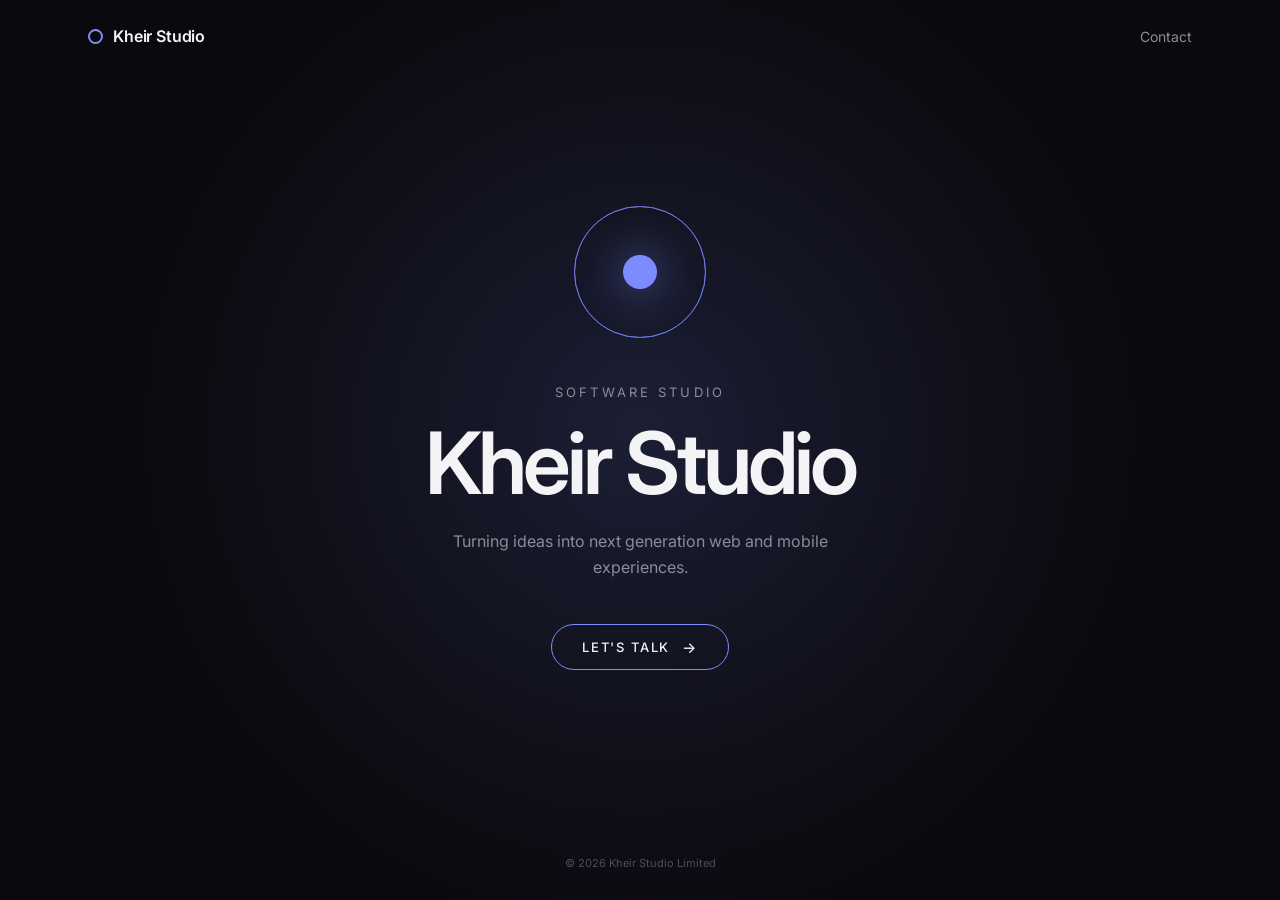
==== index.html @ 33e6a9c1 "Kheir Studio company site Single-page site plus a contact page. Self-contained HTML, no build step, " ====
<!doctype html>
<html lang="en-GB">
<head>
<meta charset="utf-8">
<meta name="viewport" content="width=device-width, initial-scale=1">
<title>Kheir Studio — Software studio</title>
<meta name="description" content="Kheir Studio. Turning ideas into next generation web and mobile experiences.">
<meta name="theme-color" content="#0a0a0e">
<meta property="og:title" content="Kheir Studio">
<meta property="og:description" content="Turning ideas into next generation web and mobile experiences.">
<meta property="og:type" content="website">
<link rel="icon" href="data:image/svg+xml,<svg xmlns='http://www.w3.org/2000/svg' viewBox='0 0 32 32'><circle cx='16' cy='16' r='10' fill='none' stroke='%237c8cff' stroke-width='3'/></svg>">
<link rel="preconnect" href="https://fonts.googleapis.com">
<link rel="preconnect" href="https://fonts.gstatic.com" crossorigin>
<link href="https://fonts.googleapis.com/css2?family=Inter:wght@400;500;600&display=swap" rel="stylesheet">
<style>
:root{
  --bg:#0a0a0e;
  --ink:#f4f4f7;
  --mut:#8b8b99;
  --accent:#7c8cff;
  --ease:cubic-bezier(.22,1,.36,1);
}
*{box-sizing:border-box;margin:0;padding:0}
body{
  background:var(--bg);color:var(--ink);
  font-family:Inter,-apple-system,BlinkMacSystemFont,"Segoe UI",sans-serif;
  min-height:100svh;display:flex;flex-direction:column;
  -webkit-font-smoothing:antialiased;overflow-x:hidden;
}
a{color:inherit;text-decoration:none}

/* soft glow behind the centre */
.aura{
  position:fixed;top:50%;left:50%;width:min(1100px,150vw);height:min(1100px,150vw);
  transform:translate(-50%,-52%);border-radius:50%;pointer-events:none;z-index:0;
  background:radial-gradient(circle,rgba(124,140,255,.16),rgba(124,140,255,.05) 42%,transparent 68%);
  animation:breathe 9s ease-in-out infinite;
}
@keyframes breathe{50%{transform:translate(-50%,-52%) scale(1.09);opacity:.85}}

.wrap{max-width:1160px;margin:0 auto;padding:0 28px;width:100%}
.shell{position:relative;z-index:1;flex:1;display:flex;flex-direction:column}

/* ---------- nav ---------- */
nav{padding:26px 0}
.nav-in{display:flex;align-items:center;justify-content:space-between;gap:22px}
.brand{display:flex;align-items:center;gap:10px;font-size:16px;font-weight:600;letter-spacing:-.01em}
.mark{width:15px;height:15px;border:2px solid var(--accent);border-radius:50%;
  animation:pulse 4s var(--ease) infinite}
@keyframes pulse{50%{transform:scale(.72);opacity:.6}}
.nav-links{display:flex;gap:28px;font-size:14px;color:var(--mut)}
.nav-links a{transition:color .3s}
.nav-links a:hover{color:var(--ink)}
@media(max-width:560px){.nav-links{gap:18px;font-size:13px}}

/* ---------- centre ---------- */
main{flex:1;display:flex;align-items:center;justify-content:center;
  text-align:center;padding:40px 0 70px}
.emblem{
  width:132px;height:132px;margin:0 auto 46px;position:relative;
  opacity:0;animation:fade 1.1s var(--ease) both .1s;
}
.emblem i{
  position:absolute;inset:0;border:1px solid rgba(124,140,255,.5);border-radius:50%;
  animation:ripple 4.5s var(--ease) infinite;
}
.emblem i:nth-child(2){animation-delay:1.5s}
.emblem i:nth-child(3){animation-delay:3s}
@keyframes ripple{
  0%{transform:scale(.55);opacity:0}
  25%{opacity:1}
  100%{transform:scale(1);opacity:0}
}
.emblem b{
  position:absolute;top:50%;left:50%;width:34px;height:34px;margin:-17px 0 0 -17px;
  background:var(--accent);border-radius:50%;
  box-shadow:0 0 44px rgba(124,140,255,.65);
}
.eyebrow{
  font-size:13px;letter-spacing:.24em;text-transform:uppercase;color:var(--mut);
  opacity:0;animation:fade .9s var(--ease) both .3s;
}
h1{
  font-size:clamp(42px,8.5vw,86px);font-weight:600;letter-spacing:-.045em;
  line-height:1.02;margin-top:20px;
  opacity:0;animation:up 1s var(--ease) both .42s;
}
.sub{
  color:var(--mut);font-size:16px;max-width:42ch;margin:22px auto 0;line-height:1.6;
  opacity:0;animation:up 1s var(--ease) both .54s;
}
@keyframes fade{to{opacity:1}}
@keyframes up{from{opacity:0;transform:translateY(14px)}to{opacity:1;transform:none}}

.cta{
  display:inline-flex;align-items:center;gap:12px;margin-top:44px;
  border:1px solid var(--accent);border-radius:999px;padding:14px 30px;
  font-size:13px;font-weight:500;letter-spacing:.14em;text-transform:uppercase;
  color:var(--ink);opacity:0;animation:up 1s var(--ease) both .66s;
  transition:background .35s var(--ease),box-shadow .35s var(--ease),gap .35s var(--ease);
}
.cta:hover{background:rgba(124,140,255,.12);box-shadow:0 0 34px rgba(124,140,255,.28);gap:18px}
.cta span{font-size:15px;line-height:1}

/* ---------- footer ---------- */
footer{padding:22px 0 30px;color:#4d4d59;font-size:11px;text-align:center;
  opacity:0;animation:fade 1s var(--ease) both 1s}

@media(prefers-reduced-motion:reduce){
  *,*::before,*::after{animation:none!important;transition:none!important}
  .emblem,.eyebrow,h1,.sub,.cta,footer{opacity:1;transform:none}
}
</style>
</head>
<body>

<div class="aura" aria-hidden="true"></div>

<div class="shell">

  <nav>
    <div class="wrap nav-in">
      <span class="brand"><i class="mark"></i>Kheir Studio</span>
      <div class="nav-links">
        <a href="contact.html">Contact</a>
      </div>
    </div>
  </nav>

  <main>
    <div class="wrap">
      <div class="emblem" aria-hidden="true"><i></i><i></i><i></i><b></b></div>
      <p class="eyebrow">Software Studio</p>
      <h1>Kheir Studio</h1>
      <p class="sub">
        Turning ideas into next generation web and mobile experiences.
      </p>
      <a class="cta" href="contact.html">Let's talk <span>&rarr;</span></a>
    </div>
  </main>

  <footer>
    <div class="wrap">
      <span>&copy; <span id="year">2026</span> Kheir Studio Limited</span>
    </div>
  </footer>

</div>

<script>document.getElementById('year').textContent = new Date().getFullYear();</script>
</body>
</html>
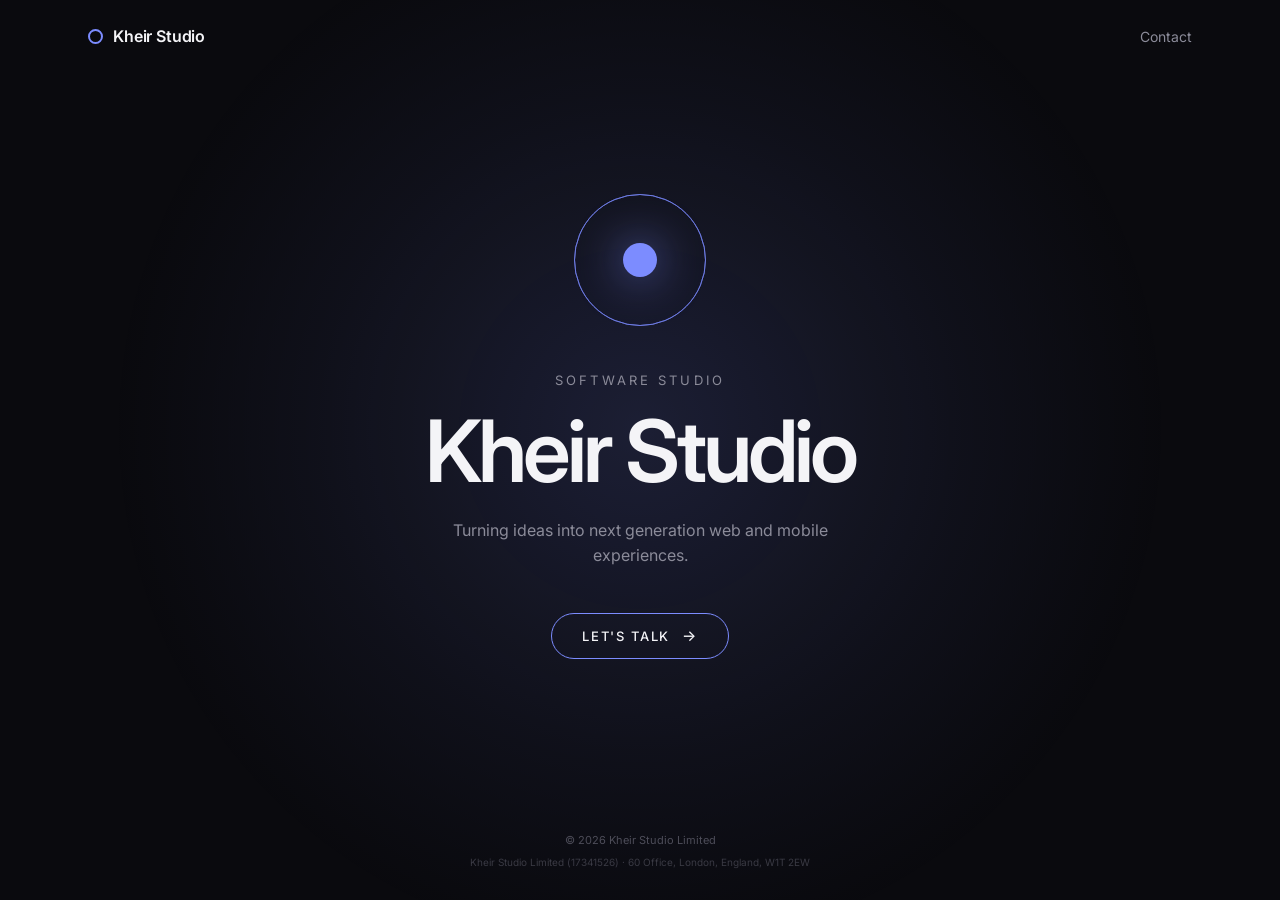
==== commit 2c4b4a67: "Add company registration details and route contact to hello@instantstudio.net Company number and reg" ====
--- a/index.html
+++ b/index.html
@@ -104,6 +104,7 @@
 .cta span{font-size:15px;line-height:1}
 
 /* ---------- footer ---------- */
+.legal{margin-top:7px;font-size:10px;line-height:1.6;color:#3a3a44}
 footer{padding:22px 0 30px;color:#4d4d59;font-size:11px;text-align:center;
   opacity:0;animation:fade 1s var(--ease) both 1s}
 
@@ -143,6 +144,7 @@
   <footer>
     <div class="wrap">
       <span>&copy; <span id="year">2026</span> Kheir Studio Limited</span>
+      <p class="legal">Kheir Studio Limited (17341526) &middot; 60 Office, London, England, W1T 2EW</p>
     </div>
   </footer>
 
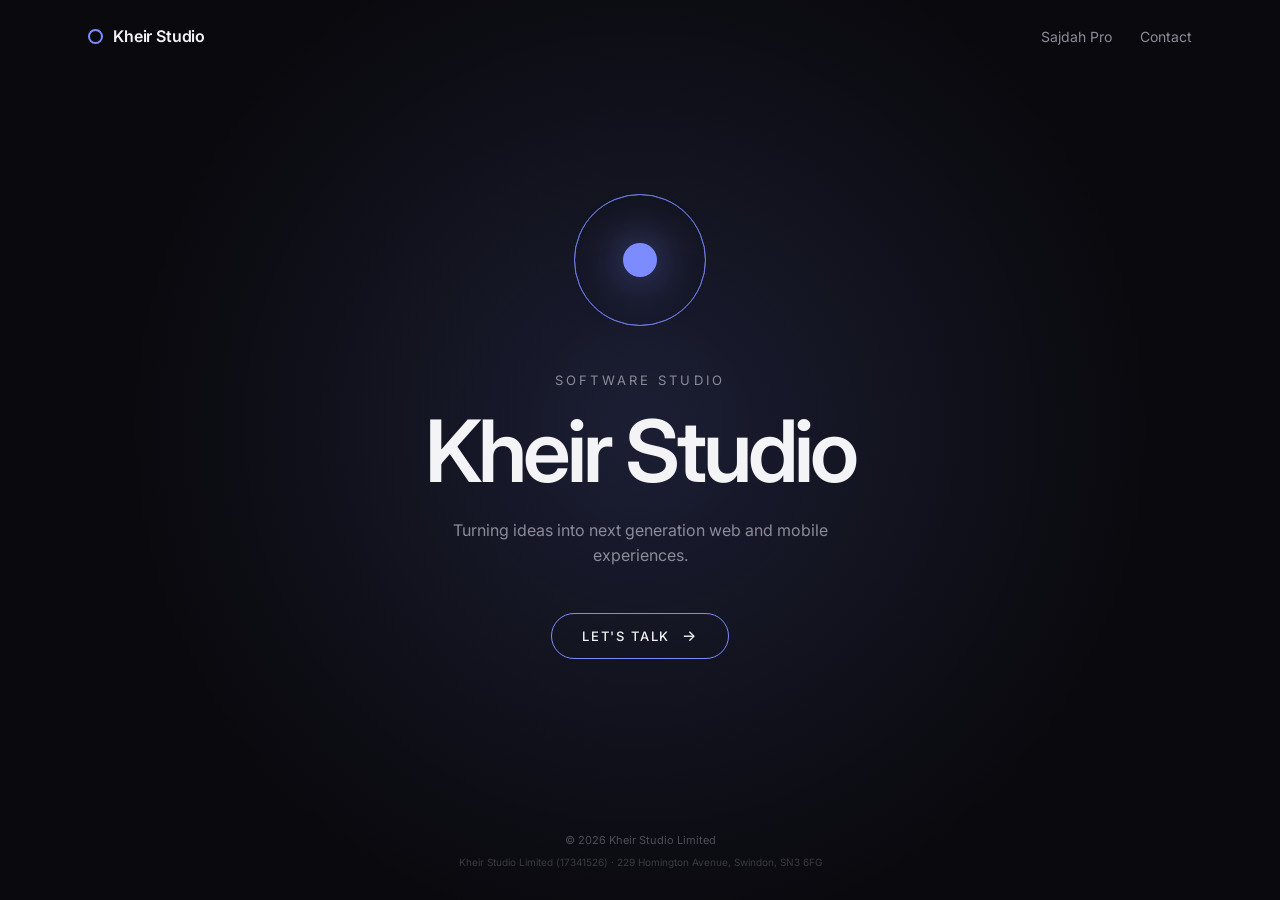
==== commit 355caa29: "Update registered office address on the site footer Replaces the formation-agent placeholder address" ====
--- a/index.html
+++ b/index.html
@@ -3,7 +3,7 @@
 <head>
 <meta charset="utf-8">
 <meta name="viewport" content="width=device-width, initial-scale=1">
-<title>Kheir Studio — Software studio</title>
+<title>Kheir Studio | Software studio</title>
 <meta name="description" content="Kheir Studio. Turning ideas into next generation web and mobile experiences.">
 <meta name="theme-color" content="#0a0a0e">
 <meta property="og:title" content="Kheir Studio">
@@ -124,6 +124,7 @@
     <div class="wrap nav-in">
       <span class="brand"><i class="mark"></i>Kheir Studio</span>
       <div class="nav-links">
+        <a href="sajdah-pro.html">Sajdah Pro</a>
         <a href="contact.html">Contact</a>
       </div>
     </div>
@@ -144,7 +145,7 @@
   <footer>
     <div class="wrap">
       <span>&copy; <span id="year">2026</span> Kheir Studio Limited</span>
-      <p class="legal">Kheir Studio Limited (17341526) &middot; 60 Office, London, England, W1T 2EW</p>
+      <p class="legal">Kheir Studio Limited (17341526) &middot; 229 Homington Avenue, Swindon, SN3 6FG</p>
     </div>
   </footer>
 
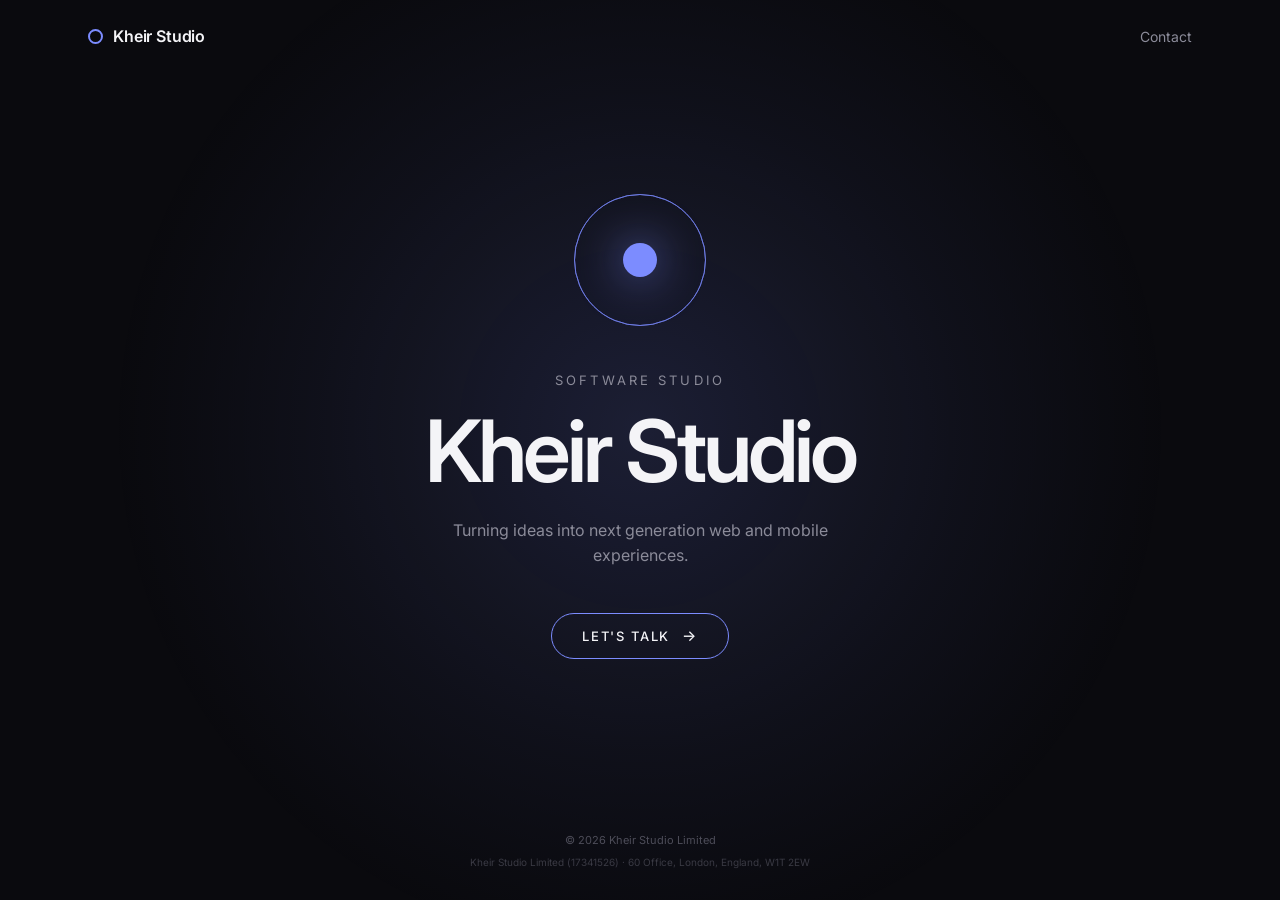
==== commit 9c247213: "Revert "Update registered office address on the site footer" This reverts commit 355caa29cfbe04ad520" ====
--- a/index.html
+++ b/index.html
@@ -3,7 +3,7 @@
 <head>
 <meta charset="utf-8">
 <meta name="viewport" content="width=device-width, initial-scale=1">
-<title>Kheir Studio | Software studio</title>
+<title>Kheir Studio — Software studio</title>
 <meta name="description" content="Kheir Studio. Turning ideas into next generation web and mobile experiences.">
 <meta name="theme-color" content="#0a0a0e">
 <meta property="og:title" content="Kheir Studio">
@@ -124,7 +124,6 @@
     <div class="wrap nav-in">
       <span class="brand"><i class="mark"></i>Kheir Studio</span>
       <div class="nav-links">
-        <a href="sajdah-pro.html">Sajdah Pro</a>
         <a href="contact.html">Contact</a>
       </div>
     </div>
@@ -145,7 +144,7 @@
   <footer>
     <div class="wrap">
       <span>&copy; <span id="year">2026</span> Kheir Studio Limited</span>
-      <p class="legal">Kheir Studio Limited (17341526) &middot; 229 Homington Avenue, Swindon, SN3 6FG</p>
+      <p class="legal">Kheir Studio Limited (17341526) &middot; 60 Office, London, England, W1T 2EW</p>
     </div>
   </footer>
 
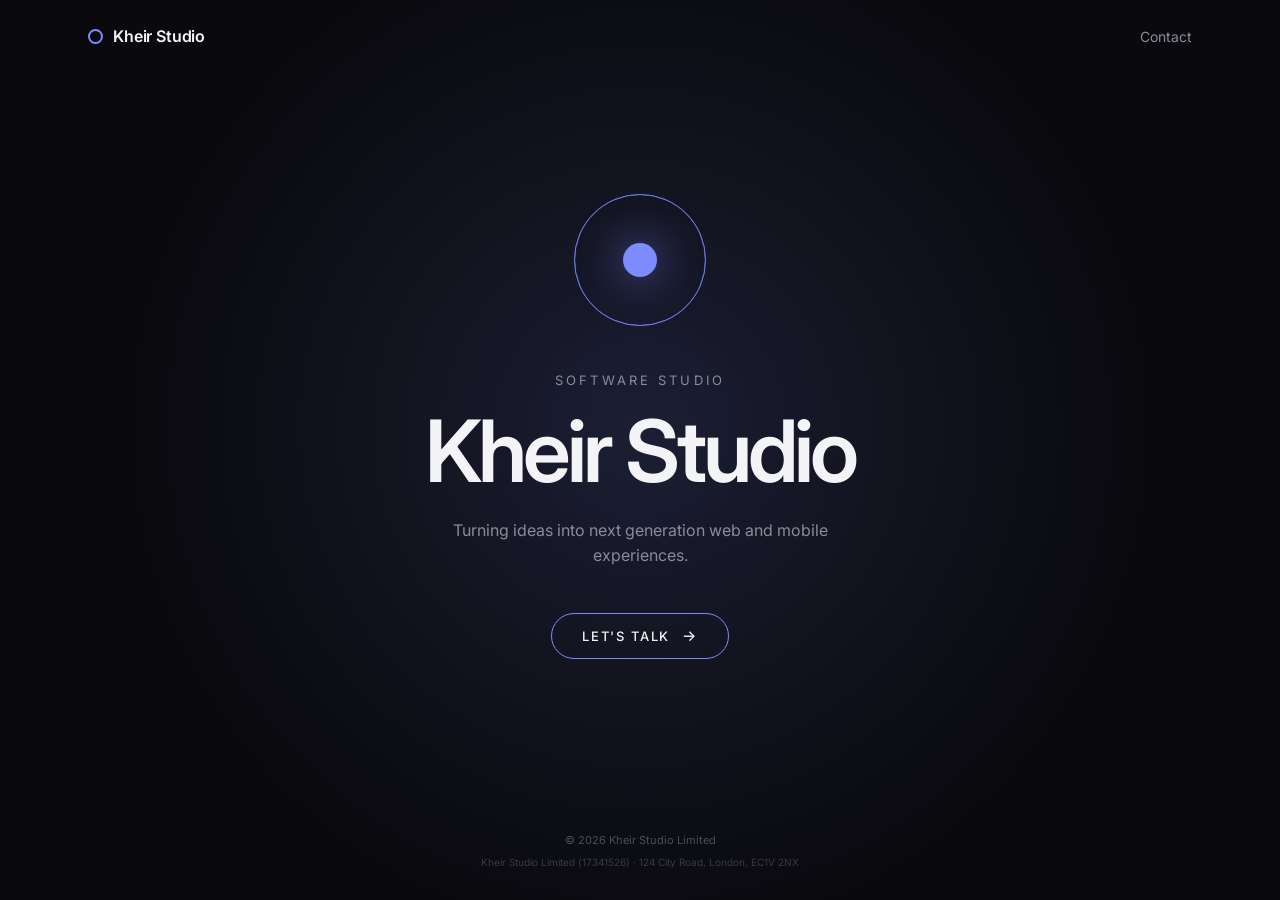
==== commit a7bc0e2a: "Set registered office address to 124 City Road, London, EC1V 2NX" ====
--- a/index.html
+++ b/index.html
@@ -144,7 +144,7 @@
   <footer>
     <div class="wrap">
       <span>&copy; <span id="year">2026</span> Kheir Studio Limited</span>
-      <p class="legal">Kheir Studio Limited (17341526) &middot; 60 Office, London, England, W1T 2EW</p>
+      <p class="legal">Kheir Studio Limited (17341526) &middot; 124 City Road, London, EC1V 2NX</p>
     </div>
   </footer>
 
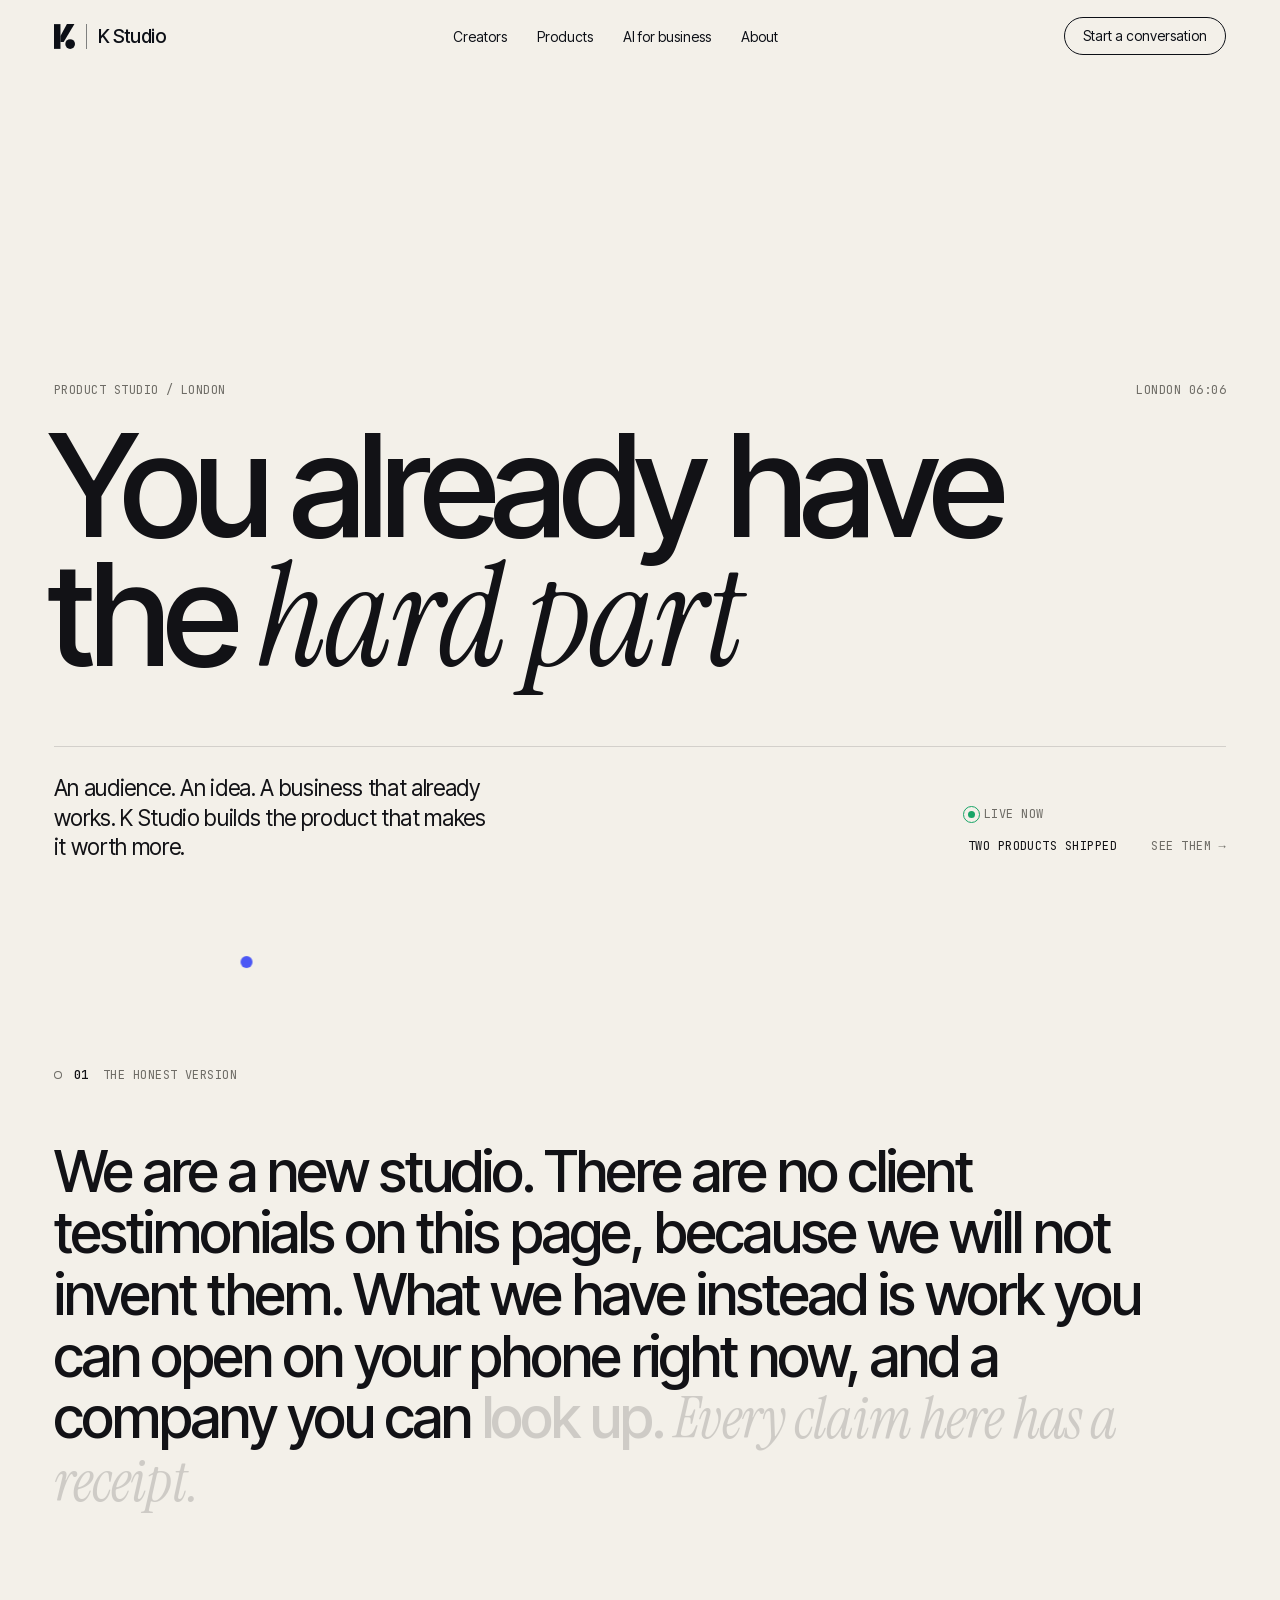
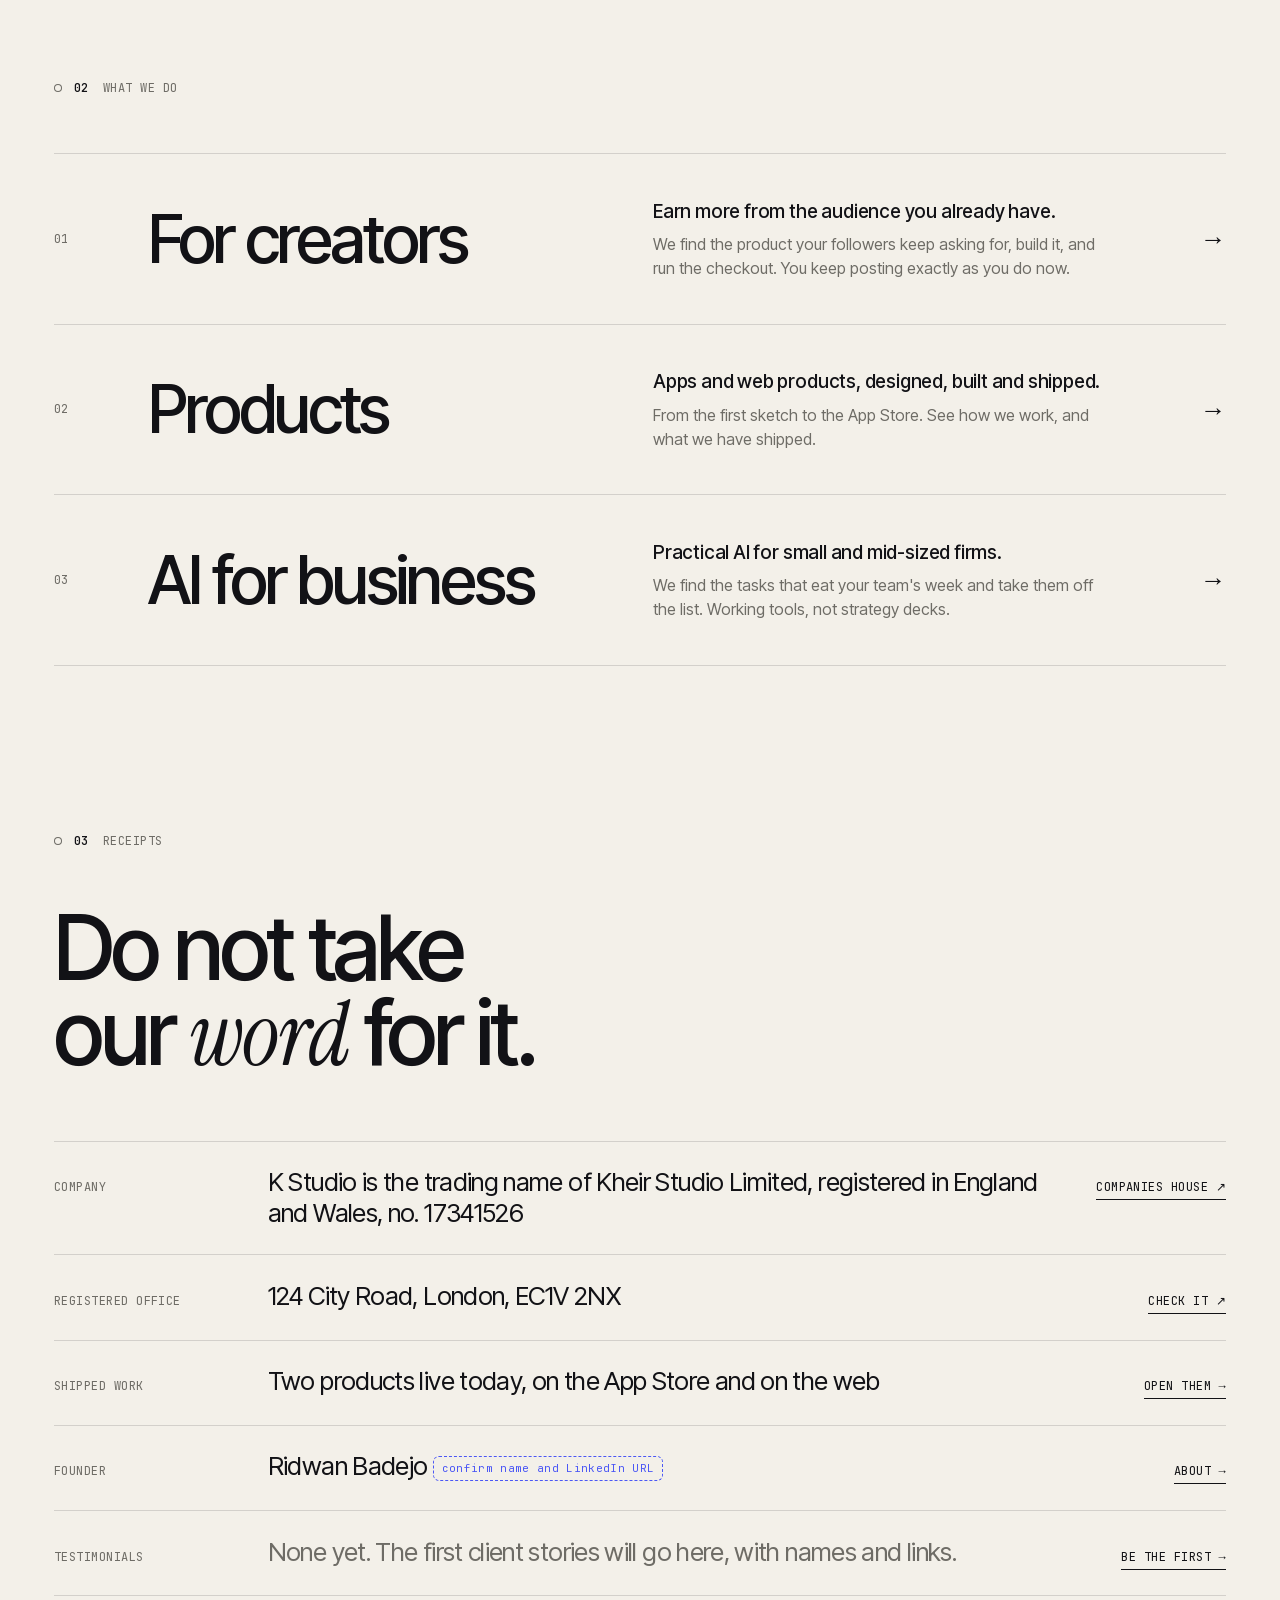
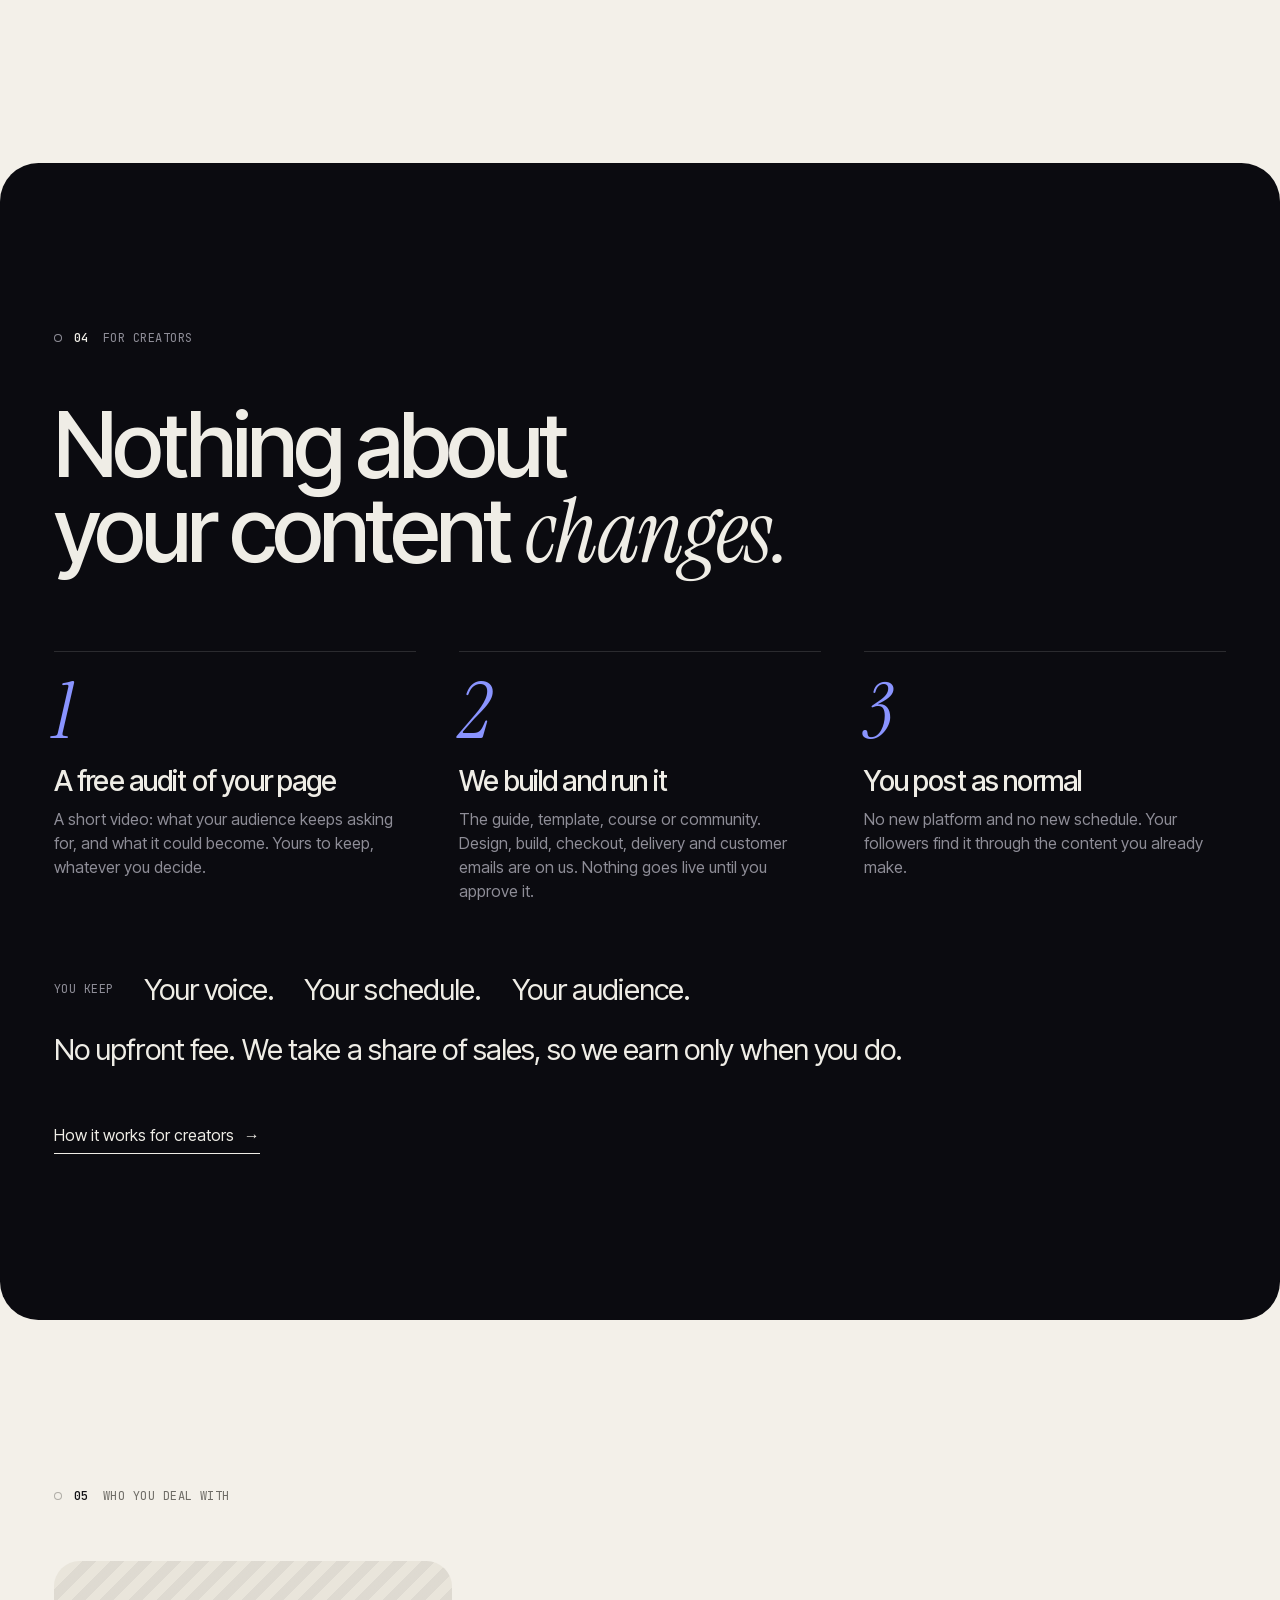
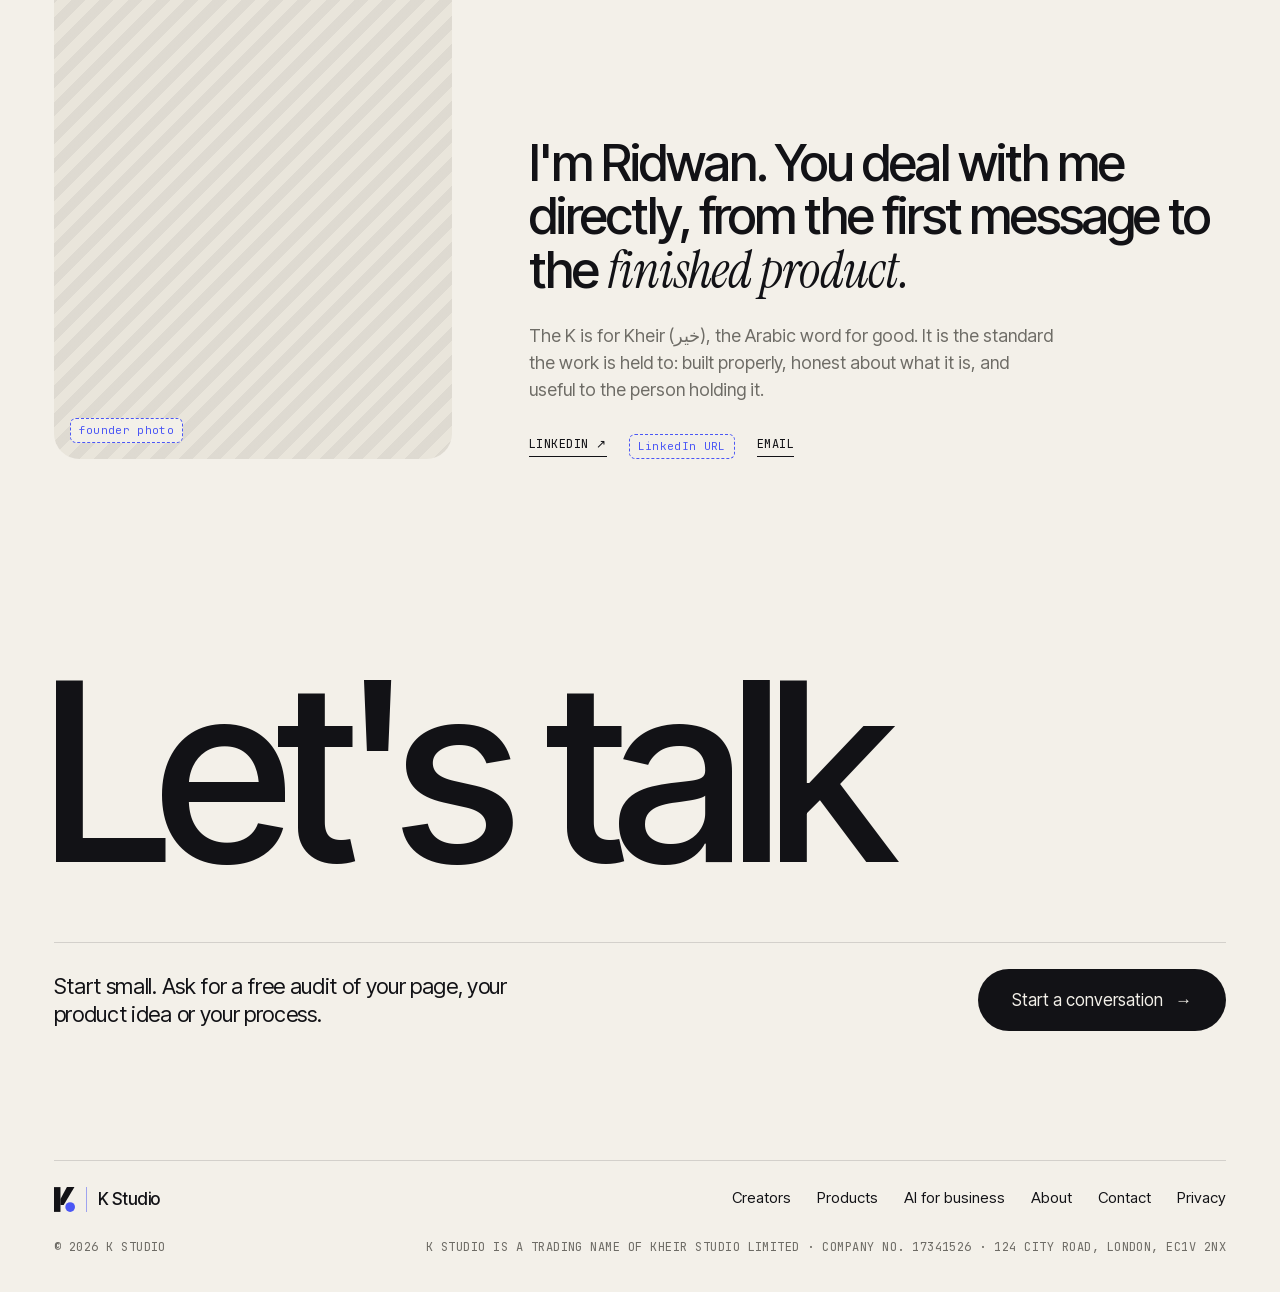
==== commit 63e9dd8e: "Launch the K Studio site Eight pages: home, creators, products, AI for business, about, contact, pri" ====
--- a/index.html
+++ b/index.html
@@ -3,153 +3,190 @@
 <head>
 <meta charset="utf-8">
 <meta name="viewport" content="width=device-width, initial-scale=1">
-<title>Kheir Studio — Software studio</title>
-<meta name="description" content="Kheir Studio. Turning ideas into next generation web and mobile experiences.">
-<meta name="theme-color" content="#0a0a0e">
-<meta property="og:title" content="Kheir Studio">
-<meta property="og:description" content="Turning ideas into next generation web and mobile experiences.">
+<title>K Studio · Product studio, London</title>
+<meta name="description" content="K Studio builds digital products for creators, founders and growing firms. Every claim on this site links to something you can check.">
+<link rel="canonical" href="https://kheirstudio.com/">
 <meta property="og:type" content="website">
-<link rel="icon" href="data:image/svg+xml,<svg xmlns='http://www.w3.org/2000/svg' viewBox='0 0 32 32'><circle cx='16' cy='16' r='10' fill='none' stroke='%237c8cff' stroke-width='3'/></svg>">
-<link rel="preconnect" href="https://fonts.googleapis.com">
-<link rel="preconnect" href="https://fonts.gstatic.com" crossorigin>
-<link href="https://fonts.googleapis.com/css2?family=Inter:wght@400;500;600&display=swap" rel="stylesheet">
-<style>
-:root{
-  --bg:#0a0a0e;
-  --ink:#f4f4f7;
-  --mut:#8b8b99;
-  --accent:#7c8cff;
-  --ease:cubic-bezier(.22,1,.36,1);
+<meta property="og:site_name" content="K Studio">
+<meta property="og:title" content="K Studio · Product studio, London">
+<meta property="og:description" content="Every claim on this site links to something you can check.">
+<meta property="og:url" content="https://kheirstudio.com/">
+<meta property="og:image" content="https://kheirstudio.com/assets/og/home.png">
+<meta property="og:image:width" content="1200">
+<meta property="og:image:height" content="630">
+<meta property="og:image:alt" content="K Studio. You already have the hard part.">
+<meta name="twitter:card" content="summary_large_image">
+<meta name="theme-color" content="#F3F0E9">
+<link rel="icon" href="/assets/logo-mark.svg" type="image/svg+xml">
+<link rel="icon" href="/assets/favicon-32.png" sizes="32x32" type="image/png">
+<link rel="apple-touch-icon" href="/assets/apple-touch-icon.png">
+<link rel="preload" href="/assets/fonts/inter-tight-latin.woff2" as="font" type="font/woff2" crossorigin>
+<script>document.documentElement.classList.add('js')</script>
+<link rel="stylesheet" href="/assets/site.css">
+<script type="application/ld+json">
+{
+  "@context": "https://schema.org",
+  "@type": "Organization",
+  "name": "K Studio",
+  "legalName": "Kheir Studio Limited",
+  "url": "https://kheirstudio.com/",
+  "logo": "https://kheirstudio.com/assets/brand/k-studio-icon-512.png",
+  "foundingDate": "2026-07-15",
+  "identifier": { "@type": "PropertyValue", "propertyID": "Companies House company number", "value": "17341526" },
+  "address": { "@type": "PostalAddress", "streetAddress": "124 City Road", "addressLocality": "London", "postalCode": "EC1V 2NX", "addressCountry": "GB" },
+  "sameAs": ["https://find-and-update.company-information.service.gov.uk/company/17341526"]
 }
-*{box-sizing:border-box;margin:0;padding:0}
-body{
-  background:var(--bg);color:var(--ink);
-  font-family:Inter,-apple-system,BlinkMacSystemFont,"Segoe UI",sans-serif;
-  min-height:100svh;display:flex;flex-direction:column;
-  -webkit-font-smoothing:antialiased;overflow-x:hidden;
-}
-a{color:inherit;text-decoration:none}
-
-/* soft glow behind the centre */
-.aura{
-  position:fixed;top:50%;left:50%;width:min(1100px,150vw);height:min(1100px,150vw);
-  transform:translate(-50%,-52%);border-radius:50%;pointer-events:none;z-index:0;
-  background:radial-gradient(circle,rgba(124,140,255,.16),rgba(124,140,255,.05) 42%,transparent 68%);
-  animation:breathe 9s ease-in-out infinite;
-}
-@keyframes breathe{50%{transform:translate(-50%,-52%) scale(1.09);opacity:.85}}
-
-.wrap{max-width:1160px;margin:0 auto;padding:0 28px;width:100%}
-.shell{position:relative;z-index:1;flex:1;display:flex;flex-direction:column}
-
-/* ---------- nav ---------- */
-nav{padding:26px 0}
-.nav-in{display:flex;align-items:center;justify-content:space-between;gap:22px}
-.brand{display:flex;align-items:center;gap:10px;font-size:16px;font-weight:600;letter-spacing:-.01em}
-.mark{width:15px;height:15px;border:2px solid var(--accent);border-radius:50%;
-  animation:pulse 4s var(--ease) infinite}
-@keyframes pulse{50%{transform:scale(.72);opacity:.6}}
-.nav-links{display:flex;gap:28px;font-size:14px;color:var(--mut)}
-.nav-links a{transition:color .3s}
-.nav-links a:hover{color:var(--ink)}
-@media(max-width:560px){.nav-links{gap:18px;font-size:13px}}
-
-/* ---------- centre ---------- */
-main{flex:1;display:flex;align-items:center;justify-content:center;
-  text-align:center;padding:40px 0 70px}
-.emblem{
-  width:132px;height:132px;margin:0 auto 46px;position:relative;
-  opacity:0;animation:fade 1.1s var(--ease) both .1s;
-}
-.emblem i{
-  position:absolute;inset:0;border:1px solid rgba(124,140,255,.5);border-radius:50%;
-  animation:ripple 4.5s var(--ease) infinite;
-}
-.emblem i:nth-child(2){animation-delay:1.5s}
-.emblem i:nth-child(3){animation-delay:3s}
-@keyframes ripple{
-  0%{transform:scale(.55);opacity:0}
-  25%{opacity:1}
-  100%{transform:scale(1);opacity:0}
-}
-.emblem b{
-  position:absolute;top:50%;left:50%;width:34px;height:34px;margin:-17px 0 0 -17px;
-  background:var(--accent);border-radius:50%;
-  box-shadow:0 0 44px rgba(124,140,255,.65);
-}
-.eyebrow{
-  font-size:13px;letter-spacing:.24em;text-transform:uppercase;color:var(--mut);
-  opacity:0;animation:fade .9s var(--ease) both .3s;
-}
-h1{
-  font-size:clamp(42px,8.5vw,86px);font-weight:600;letter-spacing:-.045em;
-  line-height:1.02;margin-top:20px;
-  opacity:0;animation:up 1s var(--ease) both .42s;
-}
-.sub{
-  color:var(--mut);font-size:16px;max-width:42ch;margin:22px auto 0;line-height:1.6;
-  opacity:0;animation:up 1s var(--ease) both .54s;
-}
-@keyframes fade{to{opacity:1}}
-@keyframes up{from{opacity:0;transform:translateY(14px)}to{opacity:1;transform:none}}
-
-.cta{
-  display:inline-flex;align-items:center;gap:12px;margin-top:44px;
-  border:1px solid var(--accent);border-radius:999px;padding:14px 30px;
-  font-size:13px;font-weight:500;letter-spacing:.14em;text-transform:uppercase;
-  color:var(--ink);opacity:0;animation:up 1s var(--ease) both .66s;
-  transition:background .35s var(--ease),box-shadow .35s var(--ease),gap .35s var(--ease);
-}
-.cta:hover{background:rgba(124,140,255,.12);box-shadow:0 0 34px rgba(124,140,255,.28);gap:18px}
-.cta span{font-size:15px;line-height:1}
-
-/* ---------- footer ---------- */
-.legal{margin-top:7px;font-size:10px;line-height:1.6;color:#3a3a44}
-footer{padding:22px 0 30px;color:#4d4d59;font-size:11px;text-align:center;
-  opacity:0;animation:fade 1s var(--ease) both 1s}
-
-@media(prefers-reduced-motion:reduce){
-  *,*::before,*::after{animation:none!important;transition:none!important}
-  .emblem,.eyebrow,h1,.sub,.cta,footer{opacity:1;transform:none}
-}
-</style>
+</script>
 </head>
 <body>
 
-<div class="aura" aria-hidden="true"></div>
+<a class="skip" href="#main">Skip to content</a>
+<div class="dot" aria-hidden="true"></div>
 
-<div class="shell">
+<header class="nav" id="nav">
+  <div class="wrap nav-in">
+    <a class="brand" href="/" aria-label="K Studio, home" aria-current="page"><svg viewBox="15 9 39 46" width="21" height="25" aria-hidden="true"><rect x="15" y="9" width="12" height="46"/><path d="M27 31 39 9h14L33 42h-6z"/><circle class="k-dot" cx="45" cy="46" r="9"/></svg><i aria-hidden="true"></i><span>K Studio</span></a>
+    <nav class="nav-links" aria-label="Main">
+      <a href="/creators/">Creators</a>
+      <a href="/products/">Products</a>
+      <a href="/ai/">AI for business</a>
+      <a href="/about/">About</a>
+    </nav>
+    <a class="nav-cta" href="/contact/">Start a conversation</a>
+    <a class="nav-menu" href="#footer-nav" aria-controls="menu">Menu</a>
+  </div>
+</header>
+<div class="menu" id="menu" hidden>
+  <nav aria-label="Menu">
+    <a href="/" aria-current="page" style="--i:0">Home</a>
+    <a href="/creators/" style="--i:1">Creators</a>
+    <a href="/products/" style="--i:2">Products</a>
+    <a href="/ai/" style="--i:3">AI for business</a>
+    <a href="/about/" style="--i:4">About</a>
+  </nav>
+  <div>
+    <a class="btn" href="/contact/">Start a conversation <span aria-hidden="true">→</span></a>
+    <p class="menu-legal mono">K Studio is a trading name of Kheir Studio Limited · Company no. 17341526 · 124 City Road, London, EC1V 2NX</p>
+  </div>
+</div>
 
-  <nav>
-    <div class="wrap nav-in">
-      <span class="brand"><i class="mark"></i>Kheir Studio</span>
-      <div class="nav-links">
-        <a href="contact.html">Contact</a>
+<main id="main">
+
+  <!-- HERO -->
+  <div class="hero wrap" id="top">
+    <p class="hero-meta mono"><span>Product studio / London</span><span>London <span data-clock>00:00</span></span></p>
+    <h1>
+      <span class="line"><span class="line-in" style="--i:0">You already have</span></span>
+      <span class="line"><span class="line-in" style="--i:1">the <em>hard part</em><span class="dot-anchor" data-c="accent"></span></span></span>
+    </h1>
+    <div class="hero-foot">
+      <p class="lede">An audience. An idea. A business that already works. K Studio builds the product that makes it worth more.</p>
+      <ul class="live mono">
+        <li class="live-h"><i class="pulse"></i>Live now</li>
+        <li><a href="/products/">Two products shipped <span>See them →</span></a></li>
+      </ul>
+    </div>
+  </div>
+
+  <!-- 01 THE HONEST VERSION -->
+  <section class="wrap">
+    <p class="label mono"><span class="dot-anchor dot-anchor--sm" data-c="accent"></span><b>01</b>The honest version</p>
+    <p class="statement" data-words>We are a new studio. There are no client testimonials on this page, because we will not invent them. What we have instead is work you can open on your phone right now, and a company you can look up. <em>Every claim here has a receipt.</em></p>
+  </section>
+
+  <!-- 02 WHAT WE DO -->
+  <section class="wrap tight" id="services">
+    <p class="label mono"><span class="dot-anchor dot-anchor--sm" data-c="accent"></span><b>02</b>What we do</p>
+    <div class="rows">
+      <a class="row" href="/creators/" data-reveal>
+        <span class="row-n mono">01</span>
+        <span class="row-t">For creators</span>
+        <span class="row-d"><strong>Earn more from the audience you already have.</strong>We find the product your followers keep asking for, build it, and run the checkout. You keep posting exactly as you do now.</span>
+        <span class="row-a" aria-hidden="true">→</span>
+      </a>
+      <a class="row" href="/products/" data-reveal>
+        <span class="row-n mono">02</span>
+        <span class="row-t">Products</span>
+        <span class="row-d"><strong>Apps and web products, designed, built and shipped.</strong>From the first sketch to the App Store. See how we work, and what we have shipped.</span>
+        <span class="row-a" aria-hidden="true">→</span>
+      </a>
+      <a class="row" href="/ai/" data-reveal>
+        <span class="row-n mono">03</span>
+        <span class="row-t">AI for business</span>
+        <span class="row-d"><strong>Practical AI for small and mid-sized firms.</strong>We find the tasks that eat your team's week and take them off the list. Working tools, not strategy decks.</span>
+        <span class="row-a" aria-hidden="true">→</span>
+      </a>
+    </div>
+  </section>
+
+  <!-- 03 RECEIPTS -->
+  <section class="wrap tight" id="receipts">
+    <p class="label mono"><span class="dot-anchor dot-anchor--sm" data-c="accent"></span><b>03</b>Receipts</p>
+    <h2 class="h2" data-reveal>Do not take<br>our <em>word</em> for it.</h2>
+    <ul class="ledger">
+      <li data-reveal><span class="k mono">Company</span><span class="v">K Studio is the trading name of Kheir Studio Limited, registered in England and Wales, no. 17341526</span><a class="go mono" href="https://find-and-update.company-information.service.gov.uk/company/17341526" target="_blank" rel="noopener">Companies House ↗</a></li>
+      <li data-reveal><span class="k mono">Registered office</span><span class="v">124 City Road, London, EC1V 2NX</span><a class="go mono" href="https://find-and-update.company-information.service.gov.uk/company/17341526" target="_blank" rel="noopener">Check it ↗</a></li>
+      <li data-reveal><span class="k mono">Shipped work</span><span class="v">Two products live today, on the App Store and on the web</span><a class="go mono" href="/products/">Open them →</a></li>
+      <li data-reveal><span class="k mono">Founder</span><span class="v">Ridwan Badejo <span class="todo">confirm name and LinkedIn URL</span></span><a class="go mono" href="/about/">About →</a></li>
+      <li class="none" data-reveal><span class="k mono">Testimonials</span><span class="v">None yet. The first client stories will go here, with names and links.</span><a class="go mono" href="/contact/">Be the first →</a></li>
+    </ul>
+  </section>
+
+  <!-- 04 FOR CREATORS -->
+  <section class="night" id="creators">
+    <div class="wrap">
+      <p class="label mono"><span class="dot-anchor dot-anchor--sm" data-c="night"></span><b>04</b>For creators</p>
+      <h2 class="h2" data-reveal>Nothing about<br>your content <em>changes.</em></h2>
+      <div class="steps">
+        <div class="step" data-reveal><i>1</i><h3>A free audit of your page</h3><p>A short video: what your audience keeps asking for, and what it could become. Yours to keep, whatever you decide.</p></div>
+        <div class="step" data-reveal style="--d:110ms"><i>2</i><h3>We build and run it</h3><p>The guide, template, course or community. Design, build, checkout, delivery and customer emails are on us. Nothing goes live until you approve it.</p></div>
+        <div class="step" data-reveal style="--d:220ms"><i>3</i><h3>You post as normal</h3><p>No new platform and no new schedule. Your followers find it through the content you already make.</p></div>
+      </div>
+      <p class="keep" data-reveal><span class="mono">You keep</span><span>Your voice.</span><span>Your schedule.</span><span>Your audience.</span></p>
+      <p class="keep keep--terms" data-reveal><span>No upfront fee. We take a share of sales, so we earn only when you do.</span></p>
+      <a class="btn-line btn-line--r" href="/creators/" data-reveal>How it works for creators <span aria-hidden="true">→</span></a>
+    </div>
+  </section>
+
+  <!-- 05 WHO YOU DEAL WITH -->
+  <section class="wrap" id="about">
+    <p class="label mono"><span class="dot-anchor dot-anchor--sm" data-c="accent"></span><b>05</b>Who you deal with</p>
+    <div class="about">
+      <div class="portrait" data-reveal><span class="todo">founder photo</span></div>
+      <div data-reveal>
+        <p class="about-t">I'm Ridwan. You deal with me directly, from the first message to the <em>finished product.</em></p>
+        <p class="about-d">The K is for Kheir (<span lang="ar">خير</span>), the Arabic word for good. It is the standard the work is held to: built properly, honest about what it is, and useful to the person holding it.</p>
+        <p class="about-l mono"><a href="#about">LinkedIn ↗</a><span class="todo">LinkedIn URL</span><a href="/contact/">Email</a></p>
       </div>
     </div>
-  </nav>
+  </section>
 
-  <main>
-    <div class="wrap">
-      <div class="emblem" aria-hidden="true"><i></i><i></i><i></i><b></b></div>
-      <p class="eyebrow">Software Studio</p>
-      <h1>Kheir Studio</h1>
-      <p class="sub">
-        Turning ideas into next generation web and mobile experiences.
-      </p>
-      <a class="cta" href="contact.html">Let's talk <span>&rarr;</span></a>
+  <!-- CTA -->
+  <section class="wrap cta" id="contact">
+    <p class="cta-big" aria-label="Let's talk.">Let's talk<span class="dot-anchor" data-c="accent"></span></p>
+    <div class="cta-foot">
+      <p>Start small. Ask for a free audit of your page, your product idea or your process.</p>
+      <a class="btn" href="/contact/" data-magnetic>Start a conversation <span aria-hidden="true">→</span></a>
     </div>
-  </main>
+  </section>
 
-  <footer>
-    <div class="wrap">
-      <span>&copy; <span id="year">2026</span> Kheir Studio Limited</span>
-      <p class="legal">Kheir Studio Limited (17341526) &middot; 124 City Road, London, EC1V 2NX</p>
-    </div>
-  </footer>
+</main>
 
-</div>
+<footer class="wrap">
+  <div class="foot">
+    <a class="brand" href="/" aria-label="K Studio, home"><svg viewBox="15 9 39 46" width="21" height="25" aria-hidden="true"><rect x="15" y="9" width="12" height="46"/><path d="M27 31 39 9h14L33 42h-6z"/><circle class="k-dot" cx="45" cy="46" r="9"/></svg><i aria-hidden="true"></i><span>K Studio</span></a>
+    <nav class="foot-nav" id="footer-nav" aria-label="Footer">
+      <a href="/creators/">Creators</a>
+      <a href="/products/">Products</a>
+      <a href="/ai/">AI for business</a>
+      <a href="/about/">About</a>
+      <a href="/contact/">Contact</a>
+      <a href="/privacy/">Privacy</a>
+    </nav>
+  </div>
+  <p class="foot-legal mono"><span>&copy; <span id="year">2026</span> K Studio</span><span>K Studio is a trading name of Kheir Studio Limited · Company no. 17341526 · 124 City Road, London, EC1V 2NX</span></p>
+</footer>
 
-<script>document.getElementById('year').textContent = new Date().getFullYear();</script>
+<script src="/assets/site.js"></script>
 </body>
 </html>
--- a/assets/site.css
+++ b/assets/site.css
@@ -0,0 +1,368 @@
+/* Fonts: self-hosted, Latin subset. SIL Open Font Licence 1.1, see fonts/OFL-*.txt */
+@font-face{font-family:"Inter Tight";font-style:normal;font-weight:400 500;font-display:swap;
+  src:url(fonts/inter-tight-latin.woff2) format("woff2");
+  unicode-range:U+0000-00FF,U+0131,U+0152-0153,U+02BB-02BC,U+02C6,U+02DA,U+02DC,U+0304,U+0308,U+0329,U+2000-206F,U+20AC,U+2122,U+2191,U+2193,U+2212,U+2215,U+FEFF,U+FFFD}
+@font-face{font-family:"Instrument Serif";font-style:italic;font-weight:400;font-display:swap;
+  src:url(fonts/instrument-serif-italic-latin.woff2) format("woff2");
+  unicode-range:U+0000-00FF,U+0131,U+0152-0153,U+02BB-02BC,U+02C6,U+02DA,U+02DC,U+0304,U+0308,U+0329,U+2000-206F,U+20AC,U+2122,U+2191,U+2193,U+2212,U+2215,U+FEFF,U+FFFD}
+@font-face{font-family:"JetBrains Mono";font-style:normal;font-weight:400 500;font-display:swap;
+  src:url(fonts/jetbrains-mono-latin.woff2) format("woff2");
+  unicode-range:U+0000-00FF,U+0131,U+0152-0153,U+02BB-02BC,U+02C6,U+02DA,U+02DC,U+0304,U+0308,U+0329,U+2000-206F,U+20AC,U+2122,U+2191,U+2193,U+2212,U+2215,U+FEFF,U+FFFD}
+
+:root{
+  --paper:#F3F0E9; --ink:#121216; --mut:#6E6C66; --line:rgba(18,18,22,.14); --line-2:rgba(18,18,22,.32);
+  --accent:#4B57F5; --accent-night:#8A94FF; --live:#17A567;
+  --night:#0B0B10; --night-ink:#EFEDE6; --night-mut:#8E8D97; --night-line:rgba(239,237,230,.14);
+  --ease:cubic-bezier(.22,1,.36,1);
+  --pad:clamp(20px,4.2vw,64px);
+  --radius:clamp(22px,3vw,44px);
+  --sans:"Inter Tight",-apple-system,BlinkMacSystemFont,"Segoe UI",sans-serif;
+  --serif:"Instrument Serif",Georgia,serif;
+  --mono:"JetBrains Mono",ui-monospace,Menlo,monospace;
+}
+*{box-sizing:border-box;margin:0;padding:0}
+html{-webkit-text-size-adjust:100%}
+html.menu-open{overflow:hidden}
+body{background:var(--paper);color:var(--ink);font-family:var(--sans);font-size:17px;line-height:1.5;
+  -webkit-font-smoothing:antialiased;overflow-x:hidden}
+a{color:inherit;text-decoration:none}
+img{display:block;max-width:100%}
+picture{display:contents}
+ul,ol{list-style:none}
+em{font-family:var(--serif);font-style:italic;font-weight:400;letter-spacing:-.015em}
+:focus-visible{outline:2px solid var(--accent);outline-offset:4px;border-radius:4px}
+.night :focus-visible{outline-color:var(--accent-night)}
+.wrap{max-width:1360px;margin:0 auto;padding-left:var(--pad);padding-right:var(--pad)}
+.mono{font-family:var(--mono);font-size:12px;letter-spacing:.04em;text-transform:uppercase}
+.skip{position:absolute;left:-999px}
+.skip:focus{left:16px;top:16px;z-index:99;background:var(--ink);color:var(--paper);padding:10px 14px;border-radius:8px}
+.todo{display:inline-block;font-family:var(--mono);font-size:11px;letter-spacing:.03em;color:var(--accent);
+  border:1px dashed var(--accent);border-radius:6px;padding:4px 8px;text-transform:none;line-height:1.4;vertical-align:middle}
+.night .todo{color:var(--accent-night);border-color:var(--accent-night)}
+.u{border-bottom:1px solid currentColor;padding-bottom:2px;transition:color .3s}
+.u:hover{color:var(--accent)}
+
+/* reveal on scroll (only hidden when JS is running) */
+.js [data-reveal]{opacity:0;transform:translateY(26px);transition:opacity 1s var(--ease),transform 1s var(--ease);transition-delay:var(--d,0ms)}
+.js [data-reveal].is-in{opacity:1;transform:none}
+
+/* ---------- the dot ---------- */
+.dot{position:fixed;left:0;top:0;width:10px;height:10px;border-radius:50%;background:var(--accent);
+  z-index:30;pointer-events:none;opacity:0;will-change:transform}
+.js-dot .dot{opacity:1;view-transition-name:dot}
+.dot-anchor{display:inline-block;width:.17em;height:.17em;border-radius:50%;background:var(--accent);margin-left:.05em;flex:none}
+.dot-anchor--sm{width:8px;height:8px;margin:0 12px 0 0}
+.js-dot .dot-anchor{background:transparent}
+.js-dot .dot-anchor--sm{box-shadow:inset 0 0 0 1px currentColor;opacity:.5}
+
+/* ---------- nav ---------- */
+.nav{position:fixed;inset:0 0 auto 0;z-index:50;mix-blend-mode:difference;color:#fff;transition:transform .6s var(--ease)}
+.nav.is-hidden{transform:translateY(-110%)}
+.menu-open .nav{transform:none}
+.nav-in{display:flex;align-items:center;justify-content:space-between;height:72px}
+/* logo lockup: K-dot icon, hairline, name. One colour in the nav because of the blend mode. */
+.brand{display:inline-flex;align-items:center;gap:11px;font-weight:500;letter-spacing:-.03em;font-size:19px;line-height:1;white-space:nowrap}
+.brand svg{height:25px;width:auto;fill:currentColor;flex:none}
+.brand i{display:block;width:1px;height:25px;background:currentColor;opacity:.5}
+.nav-links{display:flex;gap:30px;font-size:14px}
+.nav-links a{position:relative;padding:4px 0}
+.nav-links a::after{content:"";position:absolute;left:0;right:0;bottom:0;height:1px;background:currentColor;
+  transform:scaleX(0);transform-origin:right;transition:transform .5s var(--ease)}
+.nav-links a:hover::after,.nav-links a[aria-current]::after{transform:scaleX(1);transform-origin:left}
+.nav-cta,.nav-menu{border:1px solid currentColor;border-radius:999px;padding:9px 18px;font-size:14px;line-height:1.3;transition:background .4s,color .4s}
+.nav-cta:hover,.nav-menu:hover{background:#fff;color:#000}
+.nav-menu{display:none;background:none;color:inherit;font-family:inherit;cursor:pointer}
+@media(max-width:760px){.nav-links,.nav-cta{display:none}.nav-menu{display:inline-block}}
+
+/* menu (phones) */
+.menu{position:fixed;inset:0;z-index:45;background:var(--paper);overflow-y:auto;
+  padding:104px var(--pad) 40px;display:flex;flex-direction:column;justify-content:space-between;gap:40px}
+.menu[hidden]{display:none}
+.menu nav{display:flex;flex-direction:column;border-bottom:1px solid var(--line)}
+.menu nav a{font-size:clamp(38px,11vw,60px);font-weight:500;letter-spacing:-.045em;line-height:1.15;padding:8px 0;border-top:1px solid var(--line)}
+.menu nav a[aria-current]{color:var(--accent)}
+.menu .btn{align-self:flex-start;margin-top:28px}
+.menu-legal{color:var(--mut);line-height:1.6}
+.js .menu{opacity:0;transition:opacity .45s var(--ease)}
+.js .menu nav a{transform:translateY(18px);transition:transform .8s var(--ease);transition-delay:calc(var(--i,0)*45ms)}
+.js .menu.is-open{opacity:1}
+.js .menu.is-open nav a{transform:none}
+
+/* ---------- hero ---------- */
+.hero{min-height:100svh;display:flex;flex-direction:column;justify-content:flex-end;padding-top:130px;padding-bottom:38px}
+.hero--page{min-height:82svh}
+.hero--short{min-height:0;padding-top:clamp(130px,17vw,240px);padding-bottom:0}
+.hero-meta{display:flex;justify-content:space-between;gap:20px;color:var(--mut)}
+h1{font-weight:500;font-size:clamp(40px,11.2vw,184px);line-height:.9;letter-spacing:-.05em;margin:22px 0 0 -.04em}
+.h1--long{font-size:clamp(35px,6.9vw,96px)}
+.line{display:block;overflow:hidden;padding-bottom:.16em;margin-bottom:-.16em}
+.line-in{display:block}
+.js .line-in{transform:translateY(114%)}
+.js.is-ready .line-in{transform:none;transition:transform 1.25s var(--ease);transition-delay:calc(var(--i,0)*120ms + 120ms)}
+.hero-foot{display:grid;grid-template-columns:minmax(0,1fr) auto;gap:40px;align-items:end;
+  margin-top:clamp(34px,5vw,70px);padding-top:26px;border-top:1px solid var(--line)}
+.lede{font-size:clamp(18px,1.75vw,25px);line-height:1.32;letter-spacing:-.015em;max-width:34ch}
+.live li{display:flex;justify-content:space-between;gap:34px;padding:7px 0}
+.live a{display:flex;justify-content:space-between;gap:34px;width:100%}
+.live a span{color:var(--mut);transition:color .3s}
+.live a:hover span{color:var(--accent)}
+.live-h{color:var(--mut);align-items:center;justify-content:flex-start!important;gap:9px!important}
+.pulse{display:inline-block;width:7px;height:7px;border-radius:50%;background:var(--live);position:relative;flex:none}
+.pulse::after{content:"";position:absolute;inset:-5px;border-radius:50%;border:1px solid var(--live);animation:ping 2.4s var(--ease) infinite}
+@keyframes ping{0%{transform:scale(.5);opacity:.9}100%{transform:scale(1.5);opacity:0}}
+@media(max-width:760px){.hero-foot{grid-template-columns:1fr}}
+
+/* ---------- sections ---------- */
+section{padding-top:clamp(90px,13vw,190px);padding-bottom:clamp(90px,13vw,190px)}
+section.tight{padding-top:0}
+section.compact{padding-top:clamp(56px,7vw,110px);padding-bottom:0}
+.label{display:flex;align-items:center;color:var(--mut);margin-bottom:clamp(30px,4.4vw,64px)}
+.label b{font-weight:500;color:var(--ink);margin-right:14px}
+.h2{font-size:clamp(40px,7vw,116px);line-height:.94;letter-spacing:-.045em;font-weight:500}
+.label + .ledger{margin-top:0}
+.statement-lite{font-size:clamp(22px,2.4vw,34px);line-height:1.2;letter-spacing:-.025em;max-width:30ch}
+.after{margin-top:22px}
+
+/* dark band */
+.night{background:var(--night);color:var(--night-ink);border-radius:var(--radius)}
+.night .label{color:var(--night-mut)}
+.night .label b{color:var(--night-ink)}
+.night + section{padding-top:clamp(90px,13vw,190px)}
+
+/* statement */
+.statement{font-size:clamp(29px,4.5vw,72px);line-height:1.07;letter-spacing:-.035em;font-weight:500;max-width:1180px}
+.js .statement .w{opacity:.16}
+.statement-d{color:var(--mut);font-size:clamp(17px,1.4vw,20px);max-width:48ch;margin-top:clamp(26px,3vw,40px)}
+
+/* service rows */
+.rows{border-bottom:1px solid var(--line)}
+.row{display:grid;grid-template-columns:70px minmax(0,1fr) minmax(0,1.05fr) 44px;gap:24px;align-items:center;
+  padding:clamp(26px,3.4vw,46px) 0;border-top:1px solid var(--line)}
+.row-n{color:var(--mut)}
+.row-t{font-size:clamp(34px,5.2vw,82px);line-height:1;letter-spacing:-.045em;font-weight:500;
+  transition:transform .7s var(--ease),color .4s}
+.row-d{color:var(--mut);font-size:16px;line-height:1.5;max-width:46ch}
+.row-d strong{display:block;color:var(--ink);font-weight:500;font-size:19px;letter-spacing:-.01em;margin-bottom:6px}
+.row-a{font-size:26px;justify-self:end;transition:transform .7s var(--ease),color .4s}
+.row:hover .row-t{transform:translateX(18px);color:var(--accent)}
+.row:hover .row-a{transform:translateX(8px);color:var(--accent)}
+@media(max-width:860px){
+  .row{grid-template-columns:40px minmax(0,1fr) 30px}
+  .row-d{grid-column:2 / -1}
+  .row:hover .row-t{transform:none}
+}
+
+/* projects */
+.project{display:grid;grid-template-columns:minmax(0,5fr) minmax(0,6fr);gap:clamp(30px,6vw,110px);align-items:center;
+  padding:clamp(64px,9vw,140px) 0;border-top:1px solid var(--night-line)}
+.project--first{border-top:0;padding-top:clamp(50px,7vw,100px)}
+.project:last-child{padding-bottom:0}
+.project--flip .p-media{order:-1}
+.p-head{display:flex;align-items:center;gap:16px}
+.p-head img{width:56px;height:56px;border-radius:14px}
+.p-name{font-size:clamp(30px,3.6vw,56px);letter-spacing:-.04em;font-weight:500;line-height:1}
+.p-line{font-size:clamp(19px,1.8vw,26px);line-height:1.28;letter-spacing:-.015em;margin:24px 0 30px;max-width:26ch}
+.facts{border-top:1px solid var(--night-line)}
+.facts li{display:grid;grid-template-columns:118px minmax(0,1fr);gap:16px;padding:13px 0;border-bottom:1px solid var(--night-line);font-size:15px}
+.facts .mono{color:var(--night-mut);padding-top:3px}
+.facts .ok{display:inline-flex;align-items:center;gap:9px}
+.facts a{border-bottom:1px solid currentColor}
+.btn-line{display:inline-flex;gap:10px;align-items:center;margin-top:32px;padding-bottom:6px;border-bottom:1px solid currentColor;font-size:16px}
+.btn-line span{display:inline-block;transition:transform .5s var(--ease)}
+.btn-line:hover span{transform:translate(4px,-4px)}
+.btn-line--r:hover span{transform:translateX(5px)}
+.phones{display:flex;justify-content:center;gap:clamp(14px,2.4vw,36px);align-items:flex-start}
+a.phones{cursor:pointer}
+.phone{width:min(44%,300px);aspect-ratio:506/1100;border-radius:clamp(26px,3.3vw,48px);padding:6px;background:#1C1C22;
+  box-shadow:0 50px 90px -34px rgba(0,0,0,.85),inset 0 0 0 1px rgba(255,255,255,.07);will-change:transform}
+.phone img{width:100%;height:100%;object-fit:cover;border-radius:clamp(21px,2.9vw,42px)}
+.ba{position:relative;aspect-ratio:3/2;border-radius:clamp(16px,2vw,28px);overflow:hidden;--pos:50%;background:#16161b}
+.ba img{position:absolute;inset:0;width:100%;height:100%;object-fit:cover}
+.ba-before{clip-path:inset(0 calc(100% - var(--pos)) 0 0)}
+.ba-line{position:absolute;top:0;bottom:0;left:var(--pos);width:2px;margin-left:-1px;background:#fff}
+.ba-line::after{content:"";position:absolute;top:50%;left:50%;width:38px;height:38px;margin:-19px 0 0 -19px;border-radius:50%;
+  background:#fff;box-shadow:0 6px 20px rgba(0,0,0,.35)}
+.ba-tag{position:absolute;bottom:14px;background:rgba(11,11,16,.62);color:#fff;padding:6px 10px;border-radius:999px;
+  -webkit-backdrop-filter:blur(8px);backdrop-filter:blur(8px);font-size:10px}
+.ba-tag--l{left:14px}.ba-tag--r{right:14px}
+.ba input{position:absolute;inset:0;width:100%;height:100%;margin:0;opacity:0;cursor:ew-resize}
+@media(max-width:860px){
+  .project{grid-template-columns:1fr}
+  .project--flip .p-media{order:0}
+}
+
+/* receipts */
+.ledger{border-bottom:1px solid var(--line);margin-top:clamp(40px,5vw,70px)}
+.ledger li{display:grid;grid-template-columns:190px minmax(0,1fr) auto;gap:24px;align-items:baseline;
+  padding:clamp(18px,2vw,28px) 0;border-top:1px solid var(--line)}
+.ledger .k{color:var(--mut)}
+.ledger .v{font-size:clamp(18px,2vw,29px);letter-spacing:-.025em;line-height:1.2;transition:transform .7s var(--ease)}
+.ledger .go{white-space:nowrap;border-bottom:1px solid currentColor;padding-bottom:3px;transition:color .3s}
+.ledger li:hover .v{transform:translateX(12px)}
+.ledger li:hover .go{color:var(--accent)}
+.ledger .none .v{color:var(--mut)}
+.ledger--plain li{grid-template-columns:190px minmax(0,1fr)}
+.ledger--plain li:hover .v{transform:none}
+@media(max-width:860px){
+  .ledger li,.ledger--plain li{grid-template-columns:1fr;gap:8px}
+  .ledger .go{justify-self:start}
+  .ledger li:hover .v{transform:none}
+}
+
+/* steps */
+.steps{display:grid;grid-template-columns:repeat(3,minmax(0,1fr));gap:clamp(24px,3.4vw,56px);margin-top:clamp(44px,6vw,90px)}
+.steps--4{grid-template-columns:repeat(4,minmax(0,1fr))}
+.step{border-top:1px solid var(--ink);padding-top:22px}
+.step i{font-family:var(--serif);font-style:italic;font-size:clamp(54px,6vw,92px);line-height:1;color:var(--accent);display:block}
+.step h3{font-size:clamp(22px,2.2vw,31px);letter-spacing:-.03em;font-weight:500;margin:16px 0 10px;line-height:1.1}
+.step p{color:var(--mut);font-size:16px;max-width:34ch}
+.night .step{border-top-color:var(--night-line)}
+.night .step i{color:var(--accent-night)}
+.night .step p{color:var(--night-mut)}
+.keep{display:flex;flex-wrap:wrap;gap:12px 30px;align-items:center;margin-top:clamp(40px,5vw,70px);
+  font-size:clamp(20px,2.3vw,32px);letter-spacing:-.03em}
+.keep span.mono{color:var(--mut)}
+.night .keep span.mono{color:var(--night-mut)}
+.keep + .keep{margin-top:16px}
+.night .btn-line{margin-top:clamp(36px,4vw,56px)}
+@media(max-width:1000px){.steps--4{grid-template-columns:repeat(2,minmax(0,1fr))}}
+@media(max-width:860px){.steps,.steps--4{grid-template-columns:1fr}}
+
+/* two columns: you keep / we do */
+.cols2{display:grid;grid-template-columns:repeat(2,minmax(0,1fr));margin-top:clamp(44px,6vw,90px)}
+.cols2 > div{padding:0 clamp(20px,4vw,64px)}
+.cols2 > div:first-child{padding-left:0}
+.cols2 > div + div{border-left:1px solid var(--night-line);padding-right:0}
+.cols2 .mono{color:var(--night-mut);padding-bottom:16px}
+.cols2 ul{border-bottom:1px solid var(--night-line)}
+.cols2 li{font-size:28px;font-weight:500;letter-spacing:-.035em;line-height:1.15;padding:12px 0;border-top:1px solid var(--night-line)}
+@media(max-width:760px){
+  .cols2{grid-template-columns:1fr;gap:44px}
+  .cols2 > div,.cols2 > div + div{padding:0;border-left:0}
+}
+
+/* sample audit card */
+.audit{max-width:760px;margin-top:clamp(40px,5vw,70px);border:1px solid var(--line);border-radius:14px;background:var(--paper);padding:clamp(20px,3vw,36px)}
+.audit-h{color:var(--accent);padding-bottom:18px}
+.audit li{display:grid;grid-template-columns:170px minmax(0,1fr);gap:8px 24px;padding:16px 0;border-top:1px solid var(--line)}
+.audit .k{color:var(--mut);padding-top:3px}
+.audit .v{font-size:clamp(17px,1.5vw,20px);letter-spacing:-.015em;line-height:1.35}
+.audit-note{color:var(--mut);max-width:60ch;margin-top:22px}
+@media(max-width:600px){.audit li{grid-template-columns:1fr}}
+
+/* questions: plain <details>, no JavaScript */
+.faq{border-bottom:1px solid var(--line);margin-top:clamp(40px,5vw,70px)}
+.faq details{border-top:1px solid var(--line)}
+.faq summary{display:flex;justify-content:space-between;align-items:baseline;gap:20px;cursor:pointer;list-style:none;
+  font-size:24px;font-weight:500;letter-spacing:-.03em;line-height:1.2;padding:22px 0}
+.faq summary::-webkit-details-marker{display:none}
+.faq summary::after{content:"+";font-weight:400;font-size:28px;line-height:1;flex:none;transition:transform .5s var(--ease)}
+.faq details[open] summary::after{transform:rotate(45deg)}
+.faq summary:hover{color:var(--accent)}
+.faq .a{max-width:60ch;color:var(--mut);padding:0 0 24px}
+.faq .a a{color:var(--ink);border-bottom:1px solid currentColor}
+
+/* prose (privacy) */
+.prose{max-width:68ch;font-size:17px}
+.prose h2{font-size:28px;font-weight:500;letter-spacing:-.03em;line-height:1.15;margin:56px 0 12px}
+.prose h2:first-child{margin-top:0}
+.prose p+p{margin-top:.8em}
+.prose a{border-bottom:1px solid currentColor;transition:color .3s}
+.prose a:hover{color:var(--accent)}
+.prose .updated{margin-top:56px;color:var(--mut)}
+
+/* about */
+.about{display:grid;grid-template-columns:minmax(0,4fr) minmax(0,7fr);gap:clamp(30px,6vw,110px);align-items:end}
+.portrait{aspect-ratio:4/5;border-radius:clamp(16px,2vw,28px);background:
+  repeating-linear-gradient(135deg,rgba(18,18,22,.05) 0 10px,transparent 10px 20px),#E9E5DB;
+  display:flex;align-items:flex-end;padding:16px}
+.portrait .todo{background:var(--paper)}
+.about-t{font-size:clamp(28px,4vw,62px);line-height:1.04;letter-spacing:-.04em;font-weight:500}
+.about-d{color:var(--mut);font-size:clamp(17px,1.4vw,20px);max-width:48ch;margin-top:26px}
+.about-l{display:flex;flex-wrap:wrap;align-items:center;gap:14px 22px;margin-top:30px}
+.about-l a{border-bottom:1px solid currentColor;padding-bottom:3px}
+@media(max-width:860px){.about{grid-template-columns:1fr}.portrait{max-width:320px}}
+
+/* contact form */
+.form{display:grid;gap:30px;max-width:760px}
+.form[hidden]{display:none}
+.field{display:grid;gap:4px;min-width:0}
+.field-l{font-family:var(--mono);font-size:12px;letter-spacing:.04em;text-transform:uppercase;color:var(--mut)}
+.field-l small{font-size:inherit;text-transform:none;letter-spacing:0}
+.input{font:inherit;font-size:20px;letter-spacing:-.01em;color:var(--ink);background:transparent;border:0;border-bottom:1px solid var(--line-2);
+  border-radius:0;padding:14px 0;width:100%;transition:border-color .3s;-webkit-appearance:none;appearance:none}
+.input:hover{border-bottom-color:var(--ink)}
+.input:focus{outline:none;border-bottom-color:var(--accent);box-shadow:0 1px 0 0 var(--accent)}
+.input[aria-invalid="true"]{border-bottom-color:var(--ink);box-shadow:0 1px 0 0 var(--ink)}
+textarea.input{resize:vertical;line-height:1.45}
+.select{position:relative}
+.select select{padding-right:34px;cursor:pointer}
+.select::after{content:"↓";position:absolute;right:2px;top:50%;transform:translateY(-50%);pointer-events:none;color:var(--mut)}
+.field-e{font-size:15px}
+.field-e:not(:empty)::before{content:"! "}
+.hp{position:absolute;left:-9999px;width:1px;height:1px;overflow:hidden}
+.form-foot{display:flex;flex-wrap:wrap;align-items:center;gap:18px 30px}
+.form-note{font-size:16px}
+.form-err::before{content:"! "}
+.nojs{border:1px solid var(--line-2);border-radius:14px;padding:16px 18px;font-size:16px;max-width:760px}
+.js .nojs{display:none}
+.form-ok{font-size:clamp(24px,2.6vw,36px);letter-spacing:-.03em;line-height:1.2;font-weight:500;max-width:760px;
+  border-top:1px solid var(--ink);padding-top:22px}
+.form-ok[hidden]{display:none}
+.form-ok:focus{outline:none}
+
+/* cta */
+.cta{padding-top:clamp(10px,3vw,50px);padding-bottom:clamp(60px,8vw,120px)}
+.cta-big{font-size:clamp(70px,19.5vw,330px);line-height:.86;letter-spacing:-.06em;font-weight:500;margin-left:-.05em;white-space:nowrap}
+.cta-big--long{font-size:clamp(34px,9.8vw,160px)}
+.cta-foot{display:flex;flex-wrap:wrap;justify-content:space-between;align-items:center;gap:26px;
+  margin-top:clamp(34px,5vw,70px);padding-top:26px;border-top:1px solid var(--line)}
+.cta-foot p{font-size:clamp(18px,1.7vw,24px);letter-spacing:-.015em;max-width:36ch;line-height:1.3}
+.btn{display:inline-flex;align-items:center;gap:12px;background:var(--ink);color:var(--paper);border-radius:999px;border:0;
+  padding:20px 34px;font:inherit;font-size:17px;line-height:1.3;cursor:pointer;transition:transform .5s var(--ease),background .4s}
+.btn:hover{background:var(--accent)}
+.btn:disabled{opacity:.55;cursor:progress}
+
+/* footer: full-colour lockup, every page, the legal line */
+footer{padding-top:26px;padding-bottom:34px;color:var(--mut)}
+.foot{display:flex;flex-wrap:wrap;justify-content:space-between;align-items:center;gap:22px 40px;border-top:1px solid var(--line);padding-top:26px}
+.foot .brand{color:var(--ink);font-size:17px}
+.foot .brand svg{fill:var(--ink)}
+.foot .brand .k-dot{fill:var(--accent)}
+.foot .brand i{background:var(--accent)}
+.foot-nav{display:flex;flex-wrap:wrap;gap:10px 26px;font-size:15px;color:var(--ink)}
+.foot-nav a{border-bottom:1px solid transparent;padding-bottom:2px;transition:border-color .3s}
+.foot-nav a:hover,.foot-nav a[aria-current]{border-bottom-color:currentColor}
+.foot-legal{display:flex;flex-wrap:wrap;justify-content:space-between;gap:8px 30px;margin-top:26px;line-height:1.6}
+
+/* 404 */
+.lost{font-size:clamp(18px,1.75vw,25px);letter-spacing:-.015em;margin-top:clamp(34px,5vw,70px);padding-top:26px;border-top:1px solid var(--line)}
+
+/* cursor label over product media (fine pointers only, added by site.js) */
+.cursor{position:fixed;left:0;top:0;z-index:40;pointer-events:none;background:var(--accent);color:#fff;border-radius:999px;
+  padding:9px 14px;opacity:0;transition:opacity .35s var(--ease);white-space:nowrap}
+.cursor.is-on{opacity:1}
+
+/* page transitions: the dot carries over from page to page */
+@view-transition{navigation:auto}
+::view-transition-group(dot){animation-duration:.9s;animation-timing-function:cubic-bezier(.22,1,.36,1)}
+::view-transition-old(root),::view-transition-new(root){animation-duration:.45s}
+.vt-in .line-in{transform:none!important;transition:none!important}
+
+/* failsafe: page is not being painted, so show everything without waiting for a transition */
+.no-anim .line-in,.no-anim [data-reveal],.no-anim .menu,.no-anim .menu nav a,.no-anim .faq summary::after{transform:none!important;opacity:1!important;transition:none!important}
+.no-anim .faq details[open] summary::after{transform:rotate(45deg)!important}
+.menu-open .dot{view-transition-name:none}
+.no-anim .statement .w{opacity:1!important}
+.no-anim .dot,.no-anim .cursor{display:none}
+.no-anim.js-dot .dot-anchor{background:var(--accent)}
+.no-anim.js-dot .dot-anchor--sm{box-shadow:none;opacity:1}
+
+@media(prefers-reduced-motion:reduce){
+  @view-transition{navigation:none}
+  *,*::before,*::after{animation:none!important;transition:none!important}
+  .js [data-reveal]{opacity:1;transform:none}
+  .js .line-in{transform:none}
+  .js .statement .w{opacity:1}
+  .js .menu,.js .menu nav a{opacity:1;transform:none}
+}
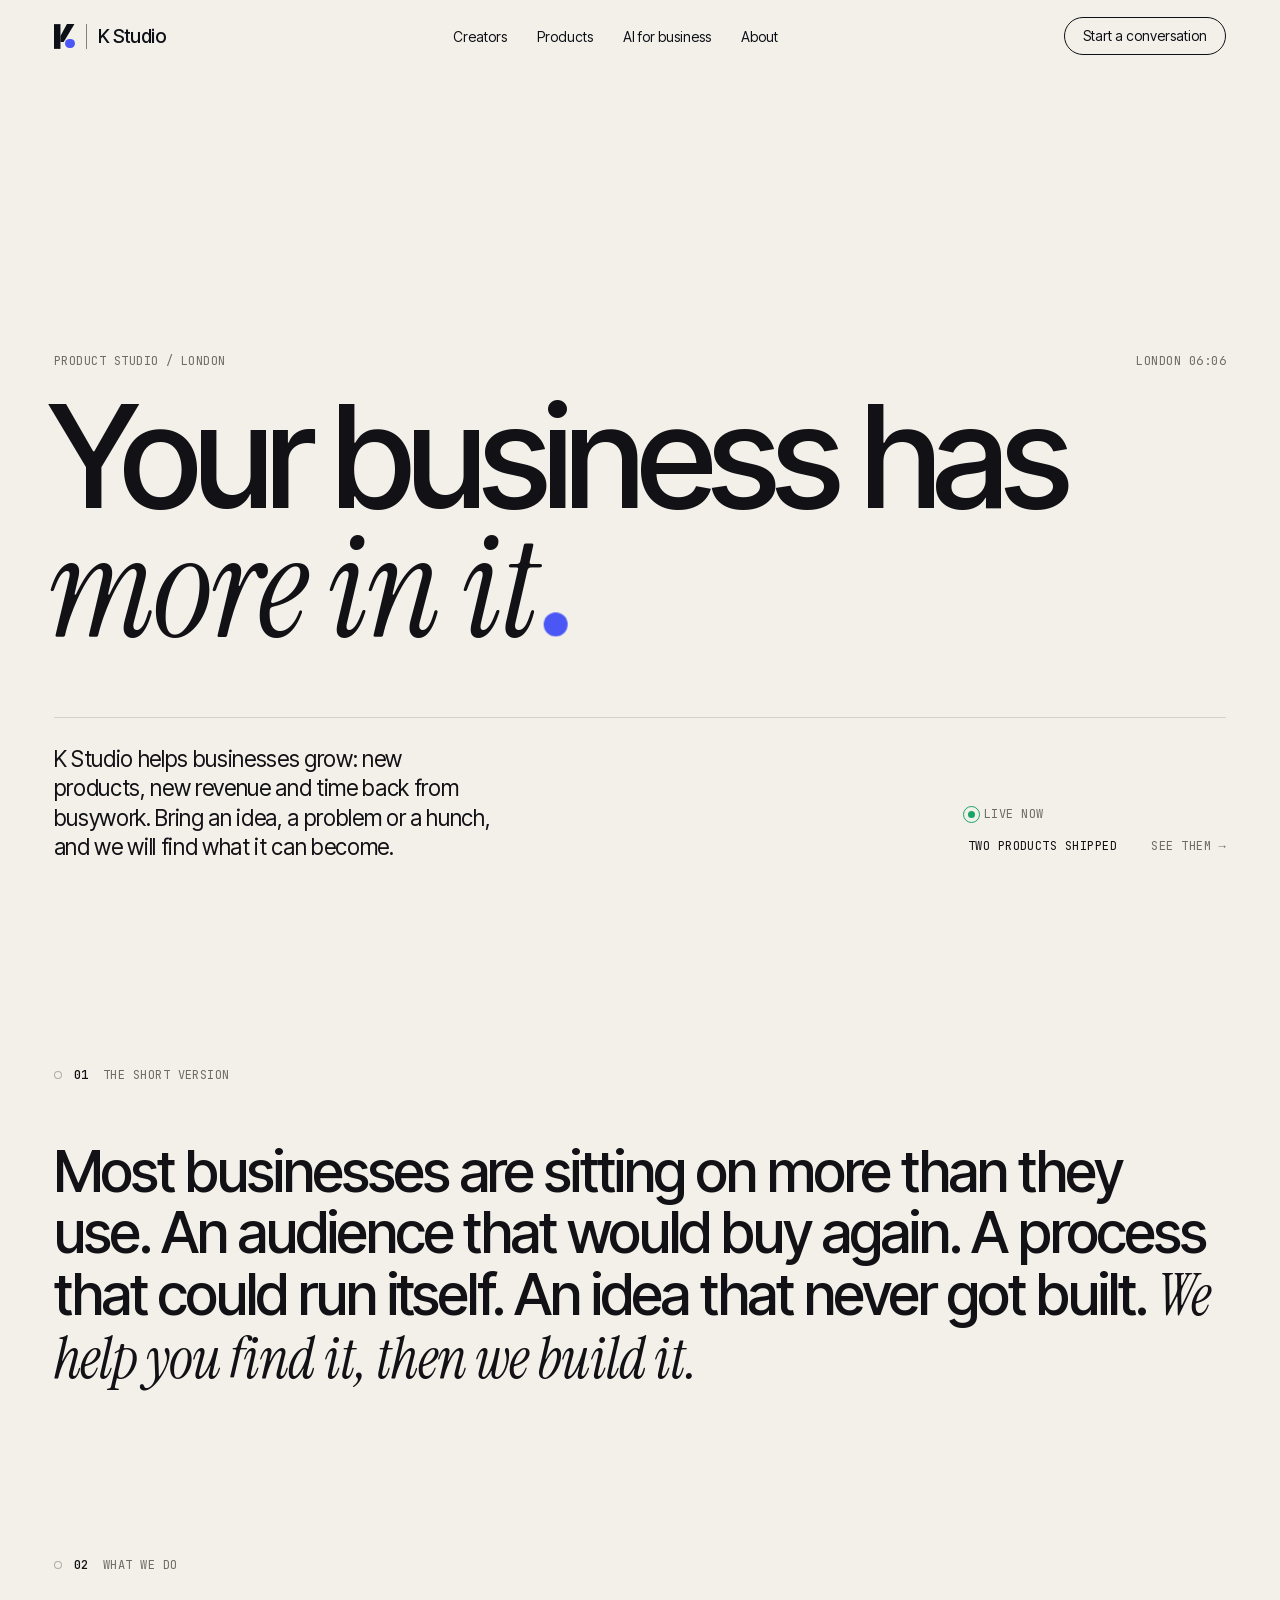
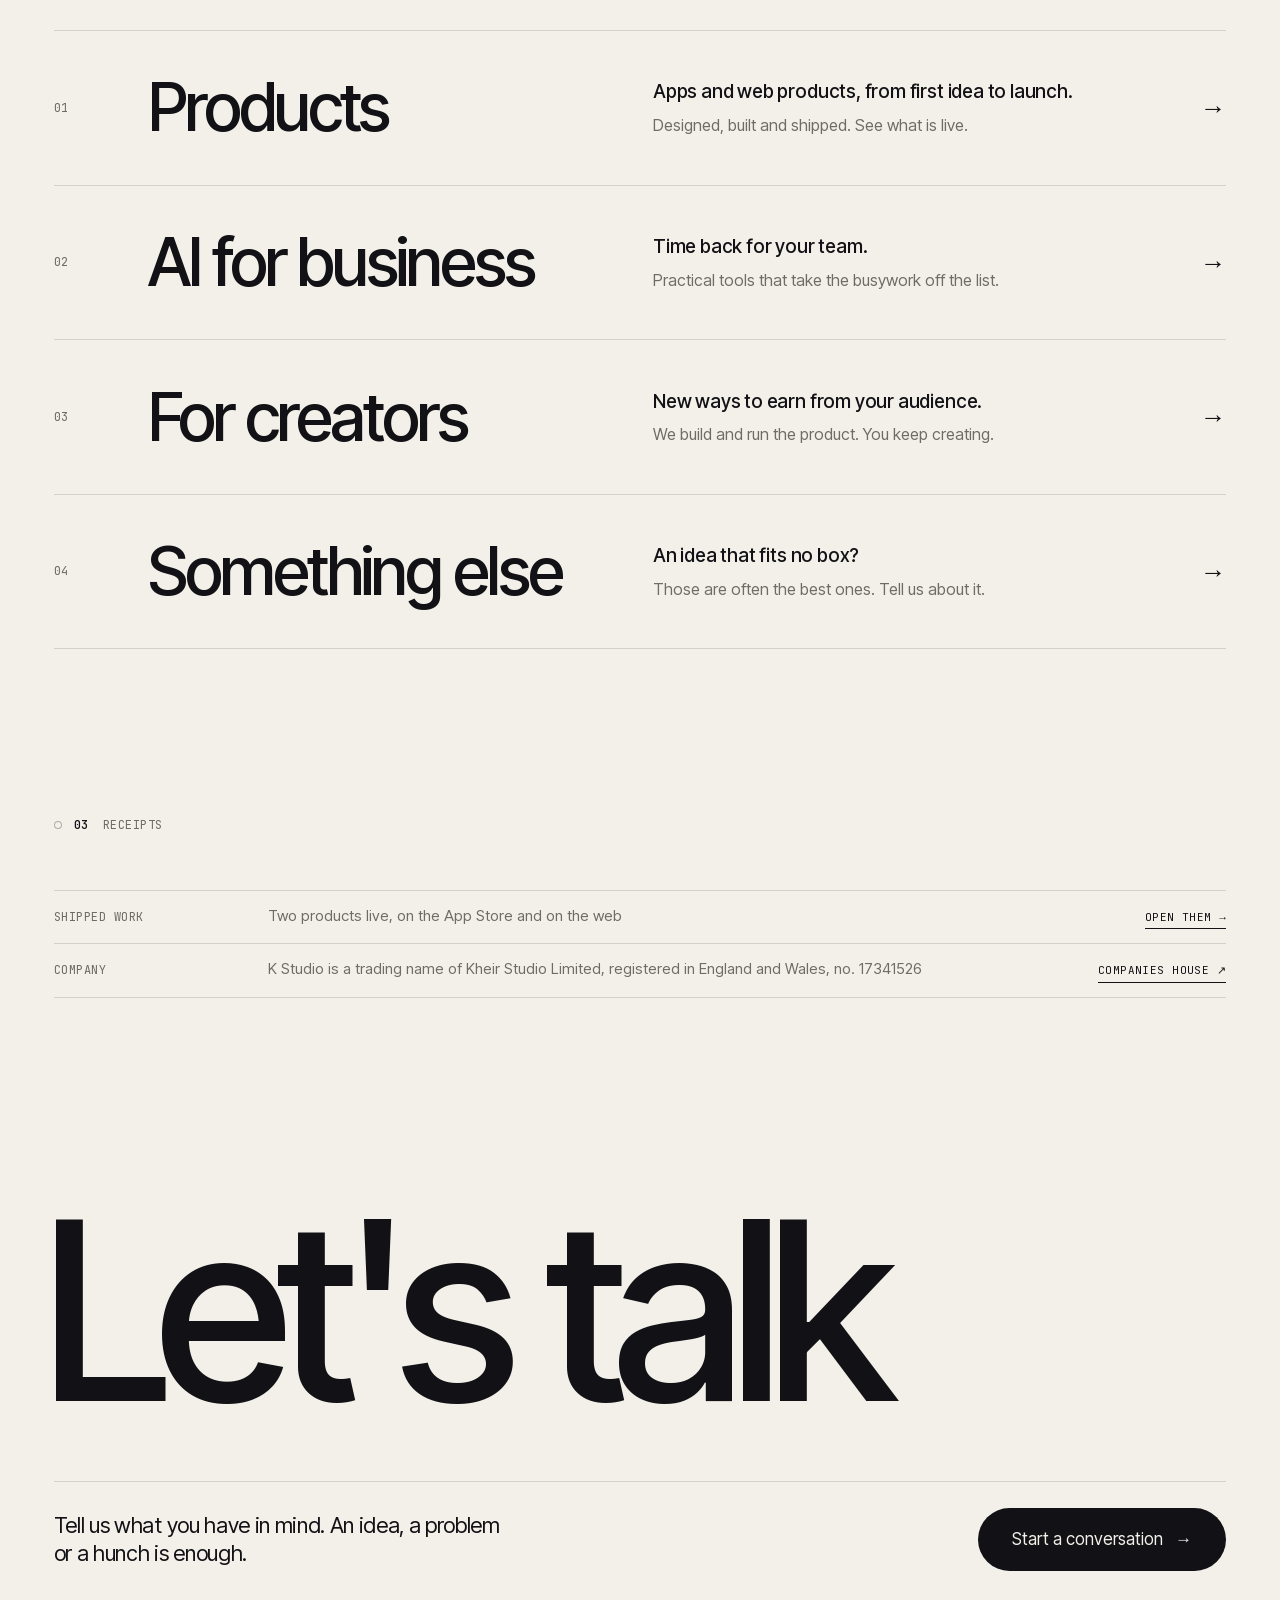
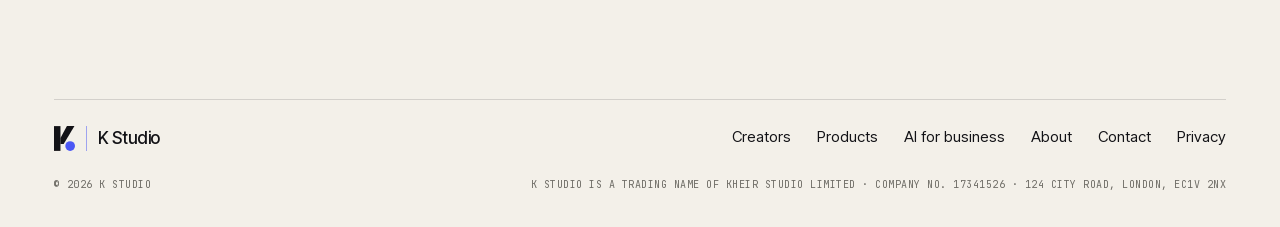
==== commit b0efc65e: "Lead with growth, drop personal details, blue logo dot The home page now speaks to helping any busin" ====
--- a/index.html
+++ b/index.html
@@ -4,17 +4,17 @@
 <meta charset="utf-8">
 <meta name="viewport" content="width=device-width, initial-scale=1">
 <title>K Studio · Product studio, London</title>
-<meta name="description" content="K Studio builds digital products for creators, founders and growing firms. Every claim on this site links to something you can check.">
+<meta name="description" content="K Studio helps businesses grow: new products, new revenue and time back from busywork. London.">
 <link rel="canonical" href="https://kheirstudio.com/">
 <meta property="og:type" content="website">
 <meta property="og:site_name" content="K Studio">
 <meta property="og:title" content="K Studio · Product studio, London">
-<meta property="og:description" content="Every claim on this site links to something you can check.">
+<meta property="og:description" content="K Studio helps businesses grow: new products, new revenue and time back from busywork. London.">
 <meta property="og:url" content="https://kheirstudio.com/">
-<meta property="og:image" content="https://kheirstudio.com/assets/og/home.png">
+<meta property="og:image" content="https://kheirstudio.com/assets/og/home-v2.png">
 <meta property="og:image:width" content="1200">
 <meta property="og:image:height" content="630">
-<meta property="og:image:alt" content="K Studio. You already have the hard part.">
+<meta property="og:image:alt" content="K Studio. Your business has more in it.">
 <meta name="twitter:card" content="summary_large_image">
 <meta name="theme-color" content="#F3F0E9">
 <link rel="icon" href="/assets/logo-mark.svg" type="image/svg+xml">
@@ -71,16 +71,15 @@
 </div>
 
 <main id="main">
-
   <!-- HERO -->
   <div class="hero wrap" id="top">
     <p class="hero-meta mono"><span>Product studio / London</span><span>London <span data-clock>00:00</span></span></p>
     <h1>
-      <span class="line"><span class="line-in" style="--i:0">You already have</span></span>
-      <span class="line"><span class="line-in" style="--i:1">the <em>hard part</em><span class="dot-anchor" data-c="accent"></span></span></span>
+      <span class="line"><span class="line-in" style="--i:0">Your business has</span></span>
+      <span class="line"><span class="line-in" style="--i:1"><em>more in it</em><span class="dot-anchor" data-c="accent"></span></span></span>
     </h1>
     <div class="hero-foot">
-      <p class="lede">An audience. An idea. A business that already works. K Studio builds the product that makes it worth more.</p>
+      <p class="lede">K Studio helps businesses grow: new products, new revenue and time back from busywork. Bring an idea, a problem or a hunch, and we will find what it can become.</p>
       <ul class="live mono">
         <li class="live-h"><i class="pulse"></i>Live now</li>
         <li><a href="/products/">Two products shipped <span>See them →</span></a></li>
@@ -88,32 +87,38 @@
     </div>
   </div>
 
-  <!-- 01 THE HONEST VERSION -->
+  <!-- 01 THE SHORT VERSION -->
   <section class="wrap">
-    <p class="label mono"><span class="dot-anchor dot-anchor--sm" data-c="accent"></span><b>01</b>The honest version</p>
-    <p class="statement" data-words>We are a new studio. There are no client testimonials on this page, because we will not invent them. What we have instead is work you can open on your phone right now, and a company you can look up. <em>Every claim here has a receipt.</em></p>
+    <p class="label mono"><span class="dot-anchor dot-anchor--sm" data-c="accent"></span><b>01</b>The short version</p>
+    <p class="statement" data-words>Most businesses are sitting on more than they use. An audience that would buy again. A process that could run itself. An idea that never got built. <em>We help you find it, then we build&nbsp;it.</em></p>
   </section>
 
   <!-- 02 WHAT WE DO -->
   <section class="wrap tight" id="services">
     <p class="label mono"><span class="dot-anchor dot-anchor--sm" data-c="accent"></span><b>02</b>What we do</p>
     <div class="rows">
-      <a class="row" href="/creators/" data-reveal>
+      <a class="row" href="/products/" data-reveal>
         <span class="row-n mono">01</span>
-        <span class="row-t">For creators</span>
-        <span class="row-d"><strong>Earn more from the audience you already have.</strong>We find the product your followers keep asking for, build it, and run the checkout. You keep posting exactly as you do now.</span>
-        <span class="row-a" aria-hidden="true">→</span>
-      </a>
-      <a class="row" href="/products/" data-reveal>
-        <span class="row-n mono">02</span>
         <span class="row-t">Products</span>
-        <span class="row-d"><strong>Apps and web products, designed, built and shipped.</strong>From the first sketch to the App Store. See how we work, and what we have shipped.</span>
+        <span class="row-d"><strong>Apps and web products, from first idea to launch.</strong>Designed, built and shipped. See what is live.</span>
         <span class="row-a" aria-hidden="true">→</span>
       </a>
       <a class="row" href="/ai/" data-reveal>
+        <span class="row-n mono">02</span>
+        <span class="row-t">AI for business</span>
+        <span class="row-d"><strong>Time back for your team.</strong>Practical tools that take the busywork off the list.</span>
+        <span class="row-a" aria-hidden="true">→</span>
+      </a>
+      <a class="row" href="/creators/" data-reveal>
         <span class="row-n mono">03</span>
-        <span class="row-t">AI for business</span>
-        <span class="row-d"><strong>Practical AI for small and mid-sized firms.</strong>We find the tasks that eat your team's week and take them off the list. Working tools, not strategy decks.</span>
+        <span class="row-t">For creators</span>
+        <span class="row-d"><strong>New ways to earn from your audience.</strong>We build and run the product. You keep creating.</span>
+        <span class="row-a" aria-hidden="true">→</span>
+      </a>
+      <a class="row" href="/contact/" data-reveal>
+        <span class="row-n mono">04</span>
+        <span class="row-t">Something else</span>
+        <span class="row-d"><strong>An idea that fits no box?</strong>Those are often the best ones. Tell us about it.</span>
         <span class="row-a" aria-hidden="true">→</span>
       </a>
     </div>
@@ -122,54 +127,20 @@
   <!-- 03 RECEIPTS -->
   <section class="wrap tight" id="receipts">
     <p class="label mono"><span class="dot-anchor dot-anchor--sm" data-c="accent"></span><b>03</b>Receipts</p>
-    <h2 class="h2" data-reveal>Do not take<br>our <em>word</em> for it.</h2>
-    <ul class="ledger">
-      <li data-reveal><span class="k mono">Company</span><span class="v">K Studio is the trading name of Kheir Studio Limited, registered in England and Wales, no. 17341526</span><a class="go mono" href="https://find-and-update.company-information.service.gov.uk/company/17341526" target="_blank" rel="noopener">Companies House ↗</a></li>
-      <li data-reveal><span class="k mono">Registered office</span><span class="v">124 City Road, London, EC1V 2NX</span><a class="go mono" href="https://find-and-update.company-information.service.gov.uk/company/17341526" target="_blank" rel="noopener">Check it ↗</a></li>
-      <li data-reveal><span class="k mono">Shipped work</span><span class="v">Two products live today, on the App Store and on the web</span><a class="go mono" href="/products/">Open them →</a></li>
-      <li data-reveal><span class="k mono">Founder</span><span class="v">Ridwan Badejo <span class="todo">confirm name and LinkedIn URL</span></span><a class="go mono" href="/about/">About →</a></li>
-      <li class="none" data-reveal><span class="k mono">Testimonials</span><span class="v">None yet. The first client stories will go here, with names and links.</span><a class="go mono" href="/contact/">Be the first →</a></li>
+    <ul class="ledger ledger--small">
+      <li data-reveal><span class="k mono">Shipped work</span><span class="v">Two products live, on the App Store and on the web</span><a class="go mono" href="/products/">Open them →</a></li>
+      <li data-reveal><span class="k mono">Company</span><span class="v">K Studio is a trading name of Kheir Studio Limited, registered in England and Wales, no. 17341526</span><a class="go mono" href="https://find-and-update.company-information.service.gov.uk/company/17341526" target="_blank" rel="noopener">Companies House ↗</a></li>
     </ul>
-  </section>
-
-  <!-- 04 FOR CREATORS -->
-  <section class="night" id="creators">
-    <div class="wrap">
-      <p class="label mono"><span class="dot-anchor dot-anchor--sm" data-c="night"></span><b>04</b>For creators</p>
-      <h2 class="h2" data-reveal>Nothing about<br>your content <em>changes.</em></h2>
-      <div class="steps">
-        <div class="step" data-reveal><i>1</i><h3>A free audit of your page</h3><p>A short video: what your audience keeps asking for, and what it could become. Yours to keep, whatever you decide.</p></div>
-        <div class="step" data-reveal style="--d:110ms"><i>2</i><h3>We build and run it</h3><p>The guide, template, course or community. Design, build, checkout, delivery and customer emails are on us. Nothing goes live until you approve it.</p></div>
-        <div class="step" data-reveal style="--d:220ms"><i>3</i><h3>You post as normal</h3><p>No new platform and no new schedule. Your followers find it through the content you already make.</p></div>
-      </div>
-      <p class="keep" data-reveal><span class="mono">You keep</span><span>Your voice.</span><span>Your schedule.</span><span>Your audience.</span></p>
-      <p class="keep keep--terms" data-reveal><span>No upfront fee. We take a share of sales, so we earn only when you do.</span></p>
-      <a class="btn-line btn-line--r" href="/creators/" data-reveal>How it works for creators <span aria-hidden="true">→</span></a>
-    </div>
-  </section>
-
-  <!-- 05 WHO YOU DEAL WITH -->
-  <section class="wrap" id="about">
-    <p class="label mono"><span class="dot-anchor dot-anchor--sm" data-c="accent"></span><b>05</b>Who you deal with</p>
-    <div class="about">
-      <div class="portrait" data-reveal><span class="todo">founder photo</span></div>
-      <div data-reveal>
-        <p class="about-t">I'm Ridwan. You deal with me directly, from the first message to the <em>finished product.</em></p>
-        <p class="about-d">The K is for Kheir (<span lang="ar">خير</span>), the Arabic word for good. It is the standard the work is held to: built properly, honest about what it is, and useful to the person holding it.</p>
-        <p class="about-l mono"><a href="#about">LinkedIn ↗</a><span class="todo">LinkedIn URL</span><a href="/contact/">Email</a></p>
-      </div>
-    </div>
   </section>
 
   <!-- CTA -->
   <section class="wrap cta" id="contact">
     <p class="cta-big" aria-label="Let's talk.">Let's talk<span class="dot-anchor" data-c="accent"></span></p>
     <div class="cta-foot">
-      <p>Start small. Ask for a free audit of your page, your product idea or your process.</p>
+      <p>Tell us what you have in mind. An idea, a problem or a hunch is enough.</p>
       <a class="btn" href="/contact/" data-magnetic>Start a conversation <span aria-hidden="true">→</span></a>
     </div>
   </section>
-
 </main>
 
 <footer class="wrap">
--- a/assets/site.css
+++ b/assets/site.css
@@ -73,6 +73,13 @@
 .nav-cta:hover,.nav-menu:hover{background:#fff;color:#000}
 .nav-menu{display:none;background:none;color:inherit;font-family:inherit;cursor:pointer}
 @media(max-width:760px){.nav-links,.nav-cta{display:none}.nav-menu{display:inline-block}}
+/* the logo's dot in the header: the nav blends with the page, so site.js lays a true accent dot over it */
+.nav-dot{position:fixed;z-index:51;border-radius:50%;background:var(--accent);pointer-events:none;
+  transition:transform .6s var(--ease),background-color .4s}
+.nav-dot.on-dark{background:var(--accent-night)}
+.nav-dot.is-hidden{transform:translateY(-90px)}
+.menu-open .nav-dot{transform:none;background:var(--accent)}
+.has-nav-dot .nav .k-dot{fill:transparent}
 
 /* menu (phones) */
 .menu{position:fixed;inset:0;z-index:45;background:var(--paper);overflow-y:auto;
@@ -203,6 +210,11 @@
 .ledger .none .v{color:var(--mut)}
 .ledger--plain li{grid-template-columns:190px minmax(0,1fr)}
 .ledger--plain li:hover .v{transform:none}
+/* small print: company details */
+.ledger--small li{padding:14px 0;gap:6px 24px}
+.ledger--small .v{font-size:15px;letter-spacing:0;line-height:1.45;color:var(--mut)}
+.ledger--small li:hover .v{transform:none}
+.ledger--small .go{font-size:11px}
 @media(max-width:860px){
   .ledger li,.ledger--plain li{grid-template-columns:1fr;gap:8px}
   .ledger .go{justify-self:start}
@@ -334,6 +346,7 @@
 .foot-nav a{border-bottom:1px solid transparent;padding-bottom:2px;transition:border-color .3s}
 .foot-nav a:hover,.foot-nav a[aria-current]{border-bottom-color:currentColor}
 .foot-legal{display:flex;flex-wrap:wrap;justify-content:space-between;gap:8px 30px;margin-top:26px;line-height:1.6}
+.foot-legal.mono,.menu-legal.mono{font-size:10px;letter-spacing:.05em}
 
 /* 404 */
 .lost{font-size:clamp(18px,1.75vw,25px);letter-spacing:-.015em;margin-top:clamp(34px,5vw,70px);padding-top:26px;border-top:1px solid var(--line)}
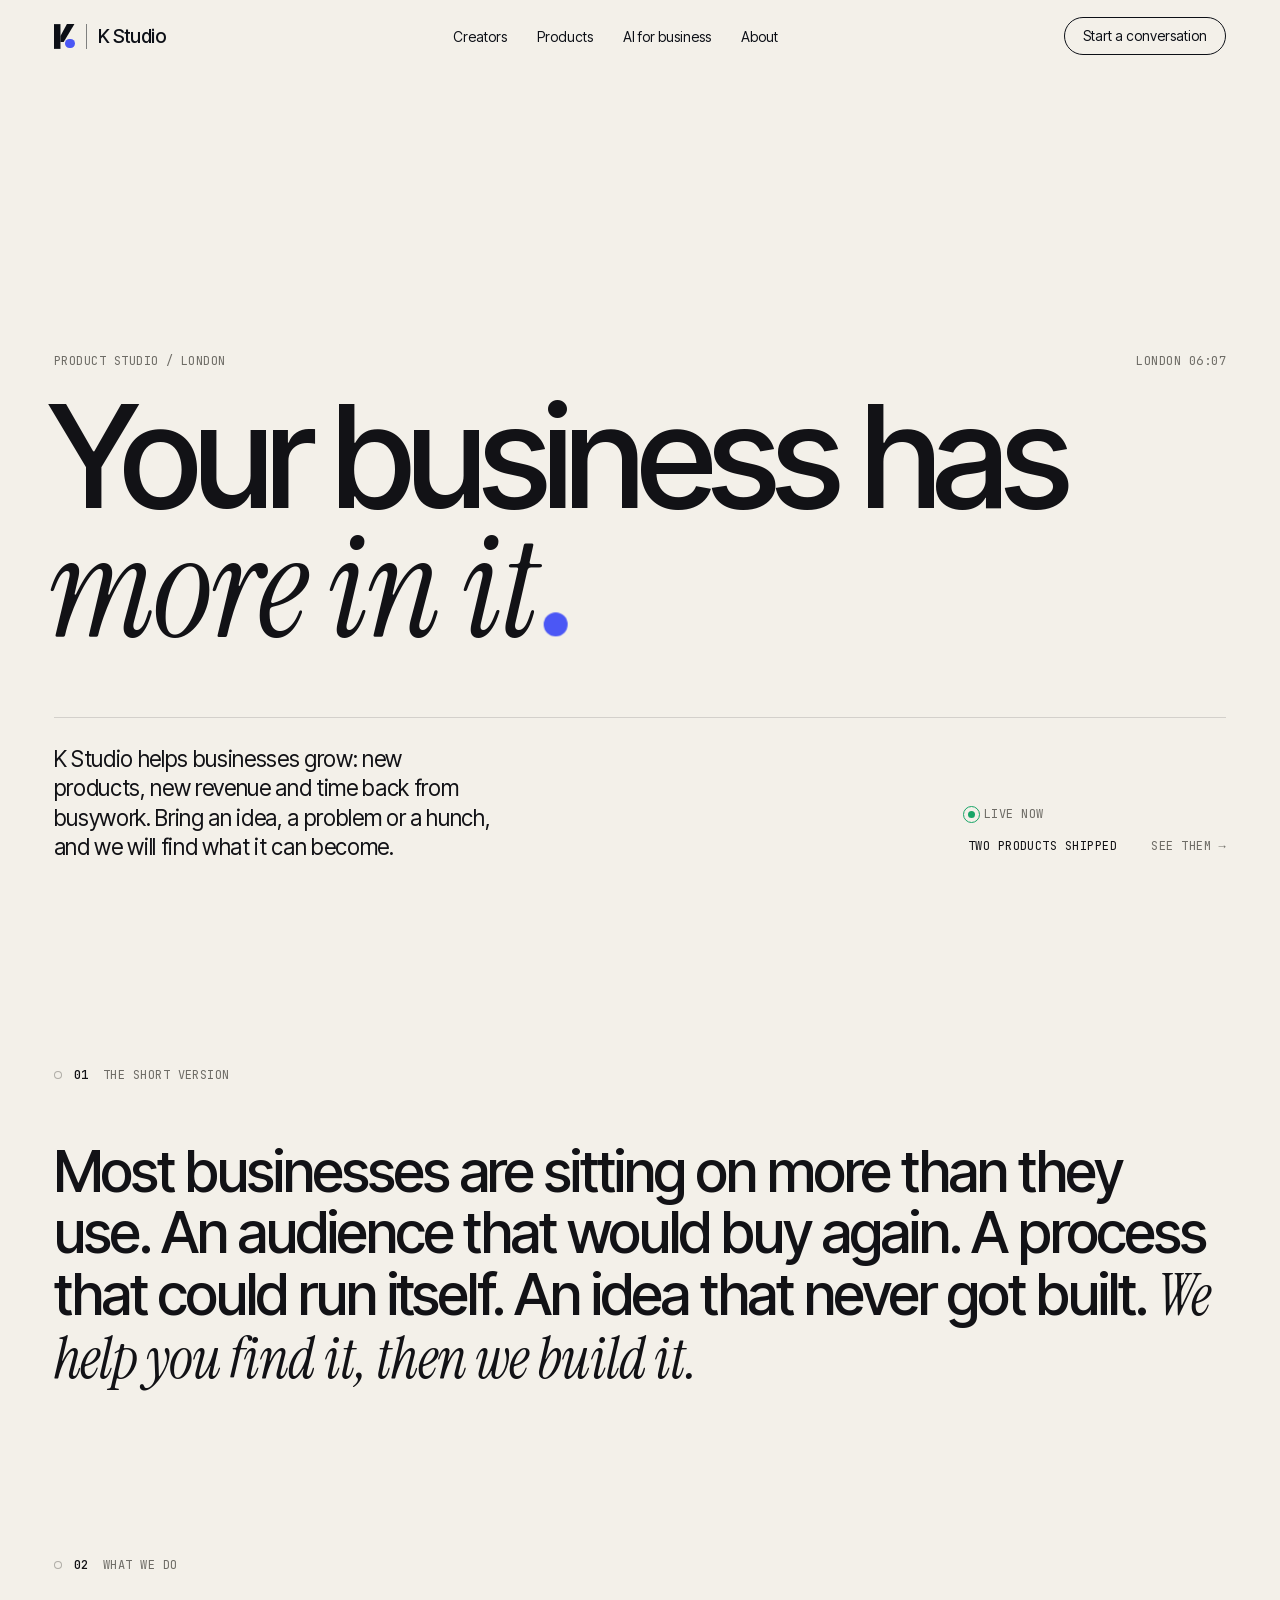
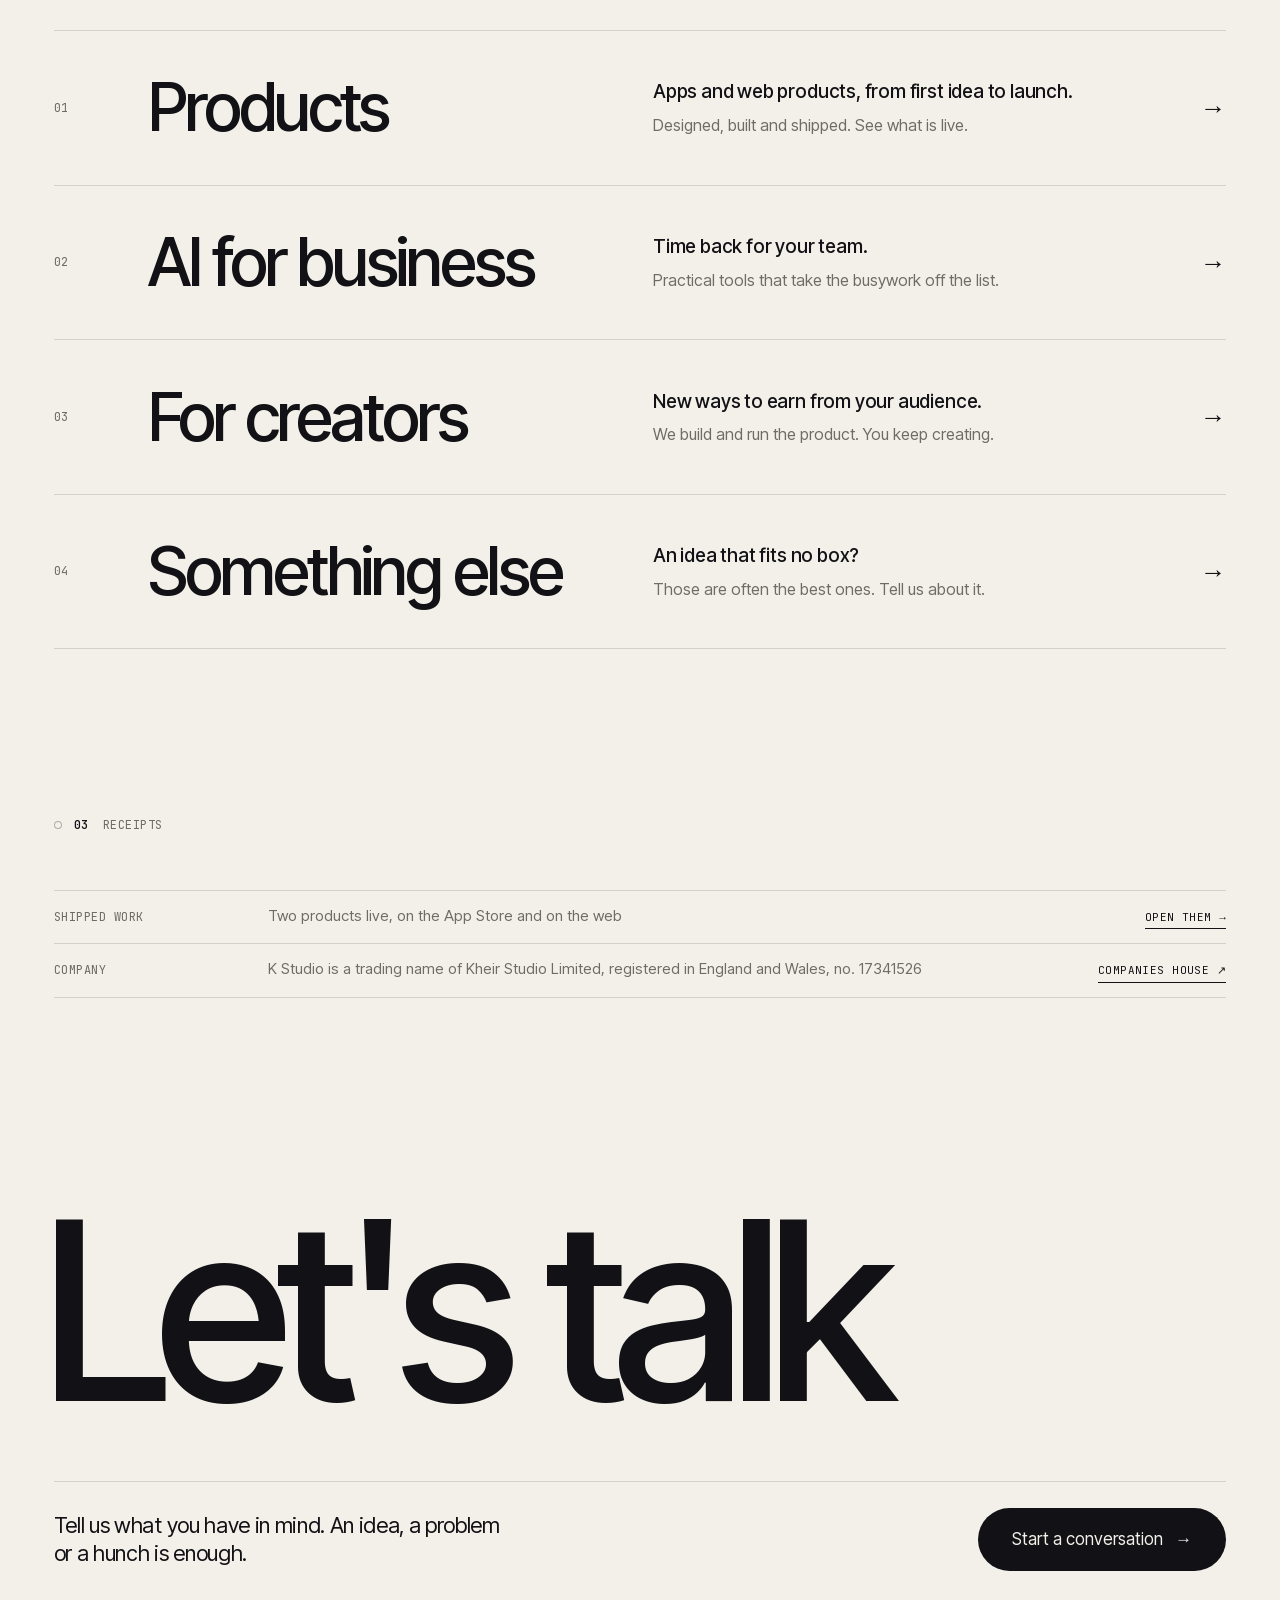
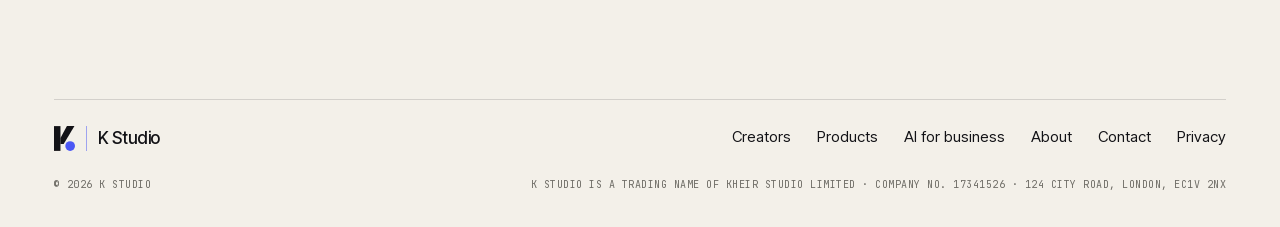
==== commit 54aef7c4: "Minute-exact clock, failsafes, favicon and headers The London clock now changes on the minute and ca" ====
--- a/index.html
+++ b/index.html
@@ -21,7 +21,7 @@
 <link rel="icon" href="/assets/favicon-32.png" sizes="32x32" type="image/png">
 <link rel="apple-touch-icon" href="/assets/apple-touch-icon.png">
 <link rel="preload" href="/assets/fonts/inter-tight-latin.woff2" as="font" type="font/woff2" crossorigin>
-<script>document.documentElement.classList.add('js')</script>
+<script>document.documentElement.classList.add('js');setTimeout(function(){if(!window.KS)document.documentElement.classList.add('no-anim')},3000)</script>
 <link rel="stylesheet" href="/assets/site.css">
 <script type="application/ld+json">
 {
@@ -73,7 +73,7 @@
 <main id="main">
   <!-- HERO -->
   <div class="hero wrap" id="top">
-    <p class="hero-meta mono"><span>Product studio / London</span><span>London <span data-clock>00:00</span></span></p>
+    <p class="hero-meta mono"><span>Product studio / London</span><span class="clock">London <time data-clock>--:--</time></span></p>
     <h1>
       <span class="line"><span class="line-in" style="--i:0">Your business has</span></span>
       <span class="line"><span class="line-in" style="--i:1"><em>more in it</em><span class="dot-anchor" data-c="accent"></span></span></span>
--- a/assets/site.css
+++ b/assets/site.css
@@ -21,7 +21,7 @@
   --mono:"JetBrains Mono",ui-monospace,Menlo,monospace;
 }
 *{box-sizing:border-box;margin:0;padding:0}
-html{-webkit-text-size-adjust:100%}
+html{-webkit-text-size-adjust:100%;scroll-padding-top:84px}
 html.menu-open{overflow:hidden}
 body{background:var(--paper);color:var(--ink);font-family:var(--sans);font-size:17px;line-height:1.5;
   -webkit-font-smoothing:antialiased;overflow-x:hidden}
@@ -100,6 +100,7 @@
 .hero--page{min-height:82svh}
 .hero--short{min-height:0;padding-top:clamp(130px,17vw,240px);padding-bottom:0}
 .hero-meta{display:flex;justify-content:space-between;gap:20px;color:var(--mut)}
+html:not(.js) .clock{display:none}
 h1{font-weight:500;font-size:clamp(40px,11.2vw,184px);line-height:.9;letter-spacing:-.05em;margin:22px 0 0 -.04em}
 .h1--long{font-size:clamp(35px,6.9vw,96px)}
 .line{display:block;overflow:hidden;padding-bottom:.16em;margin-bottom:-.16em}
